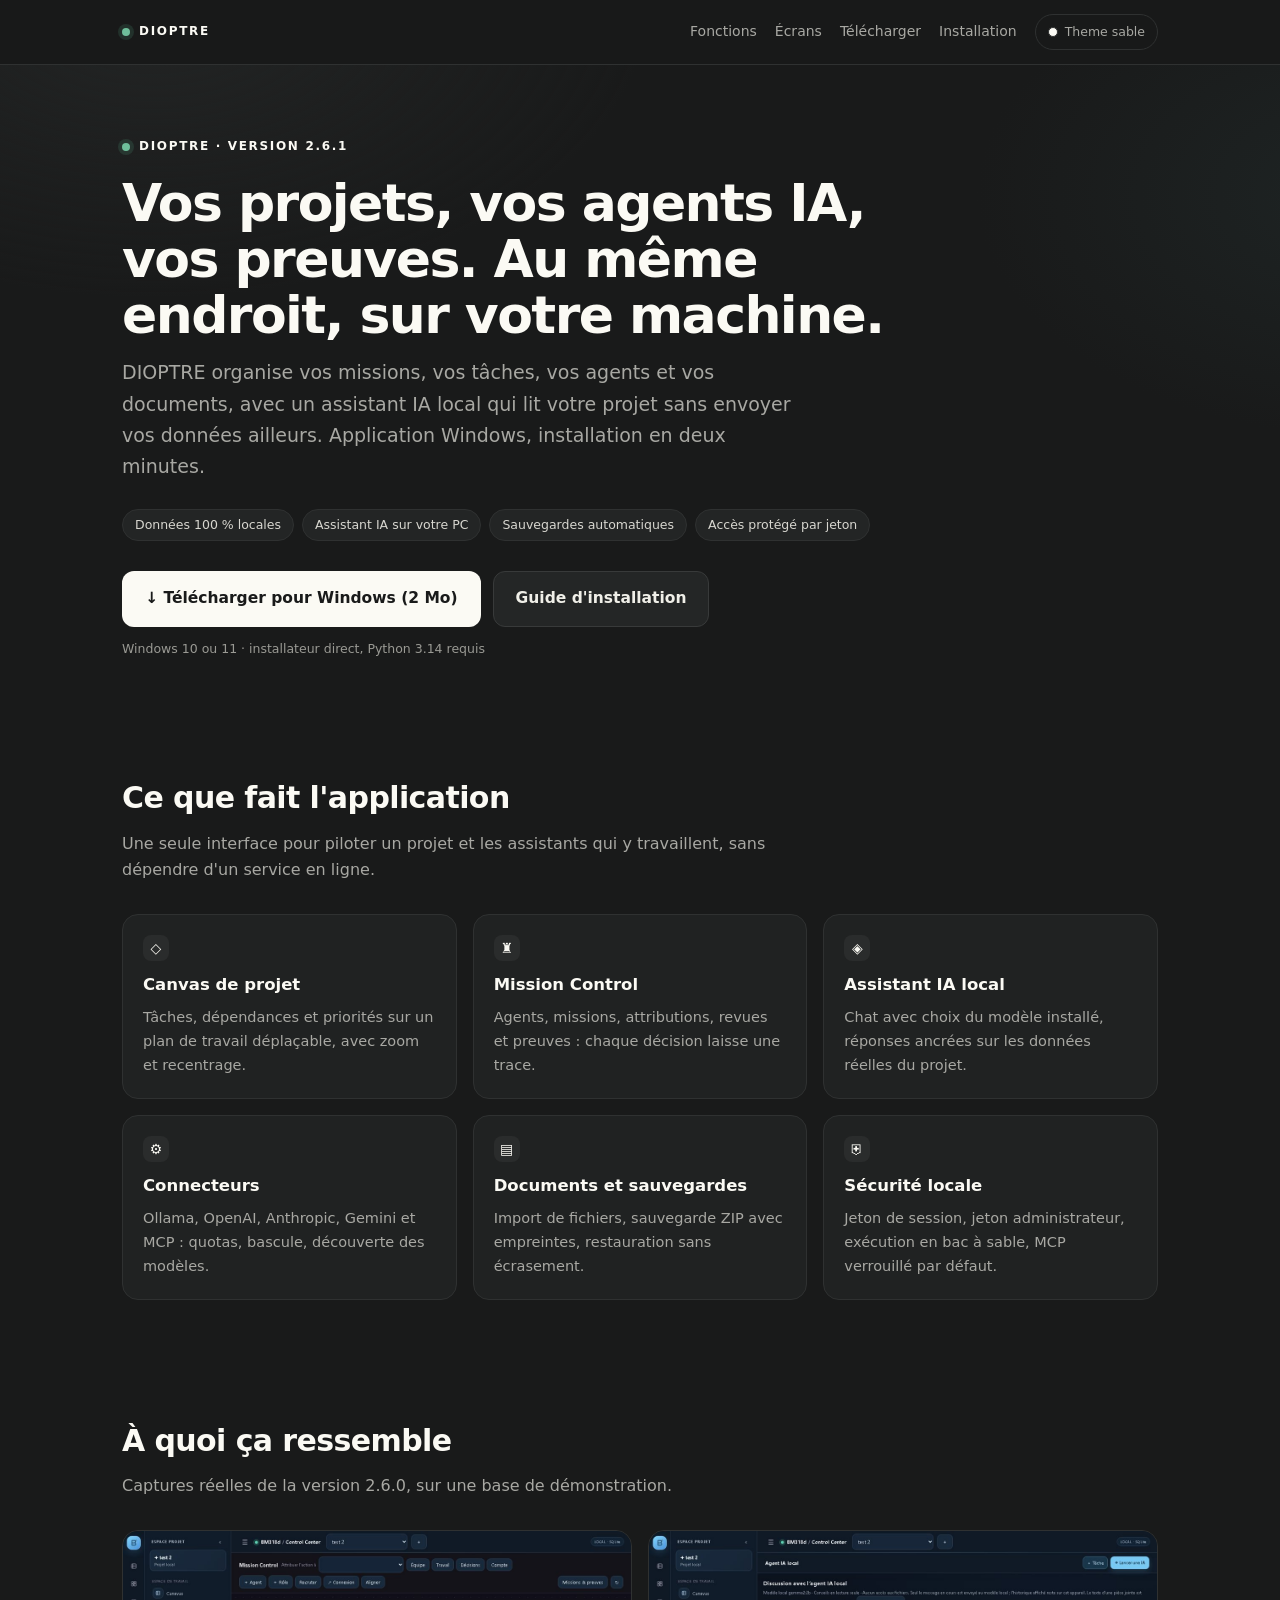
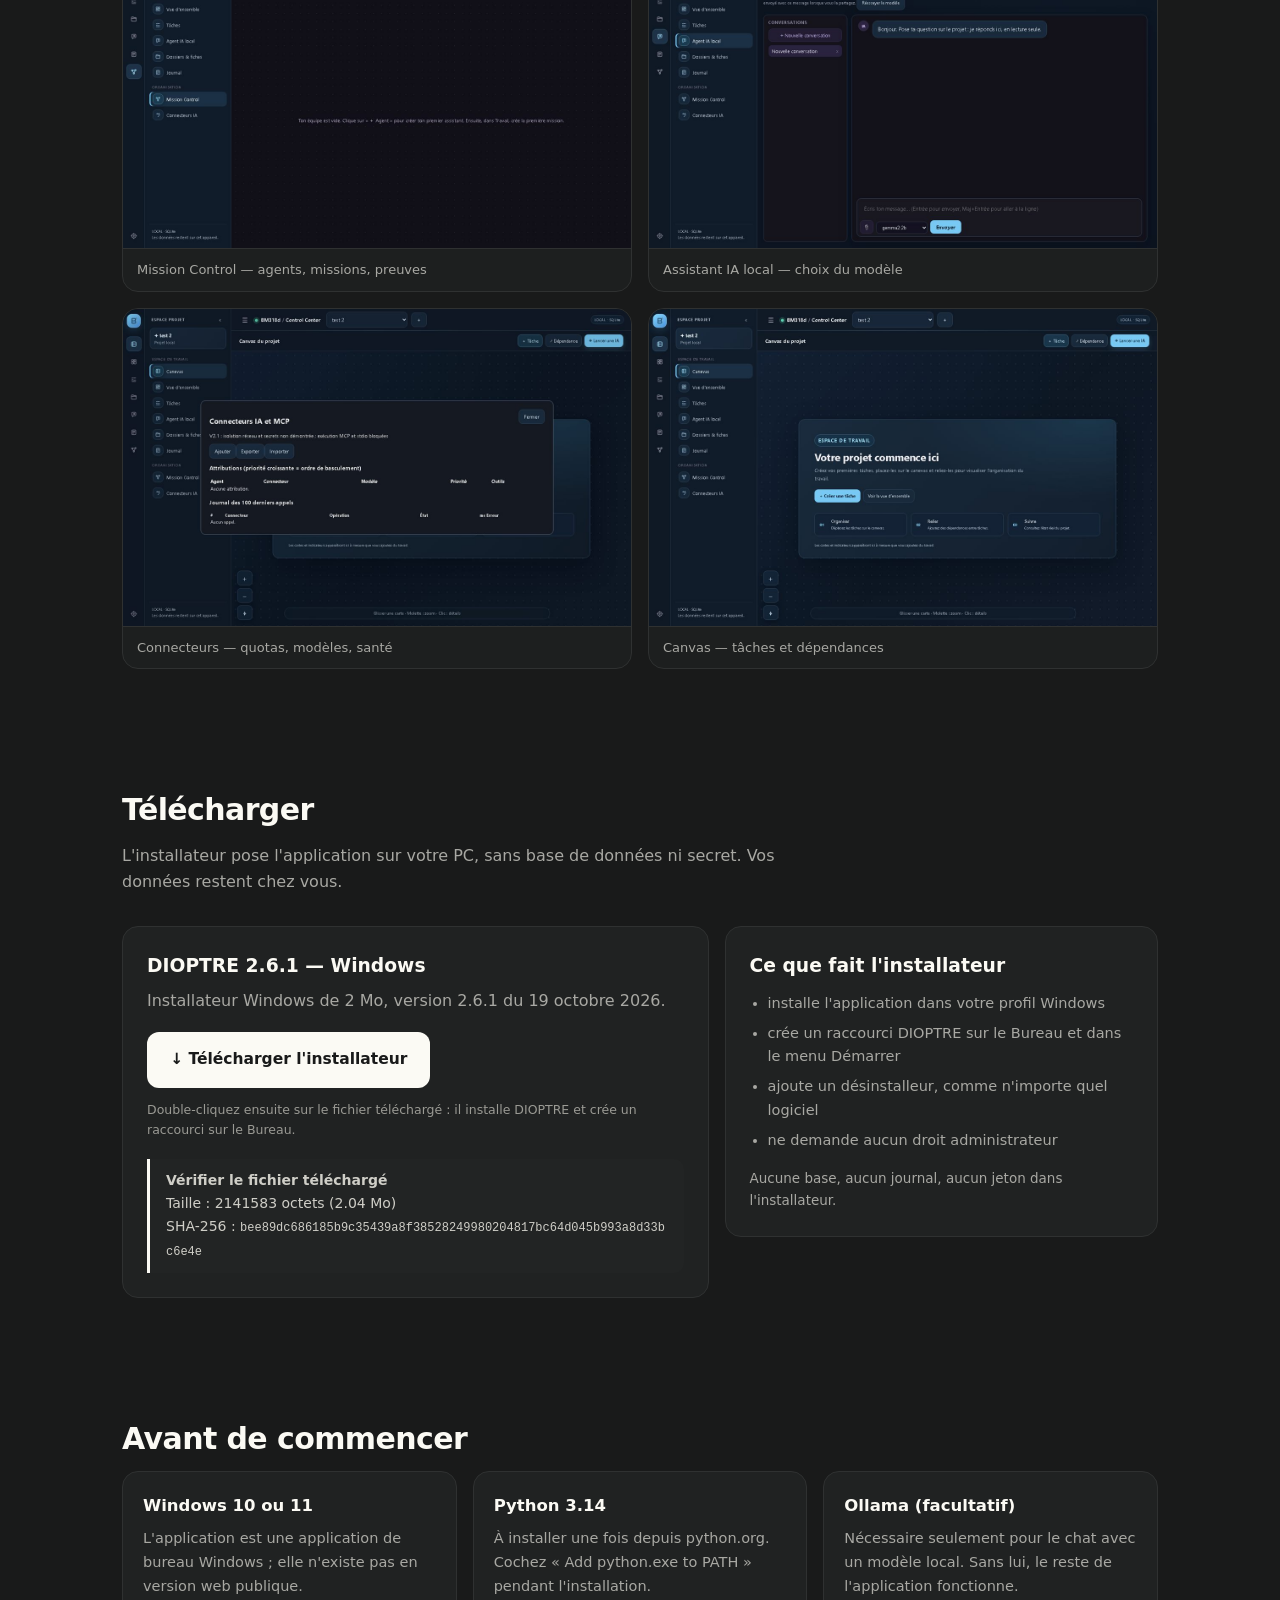
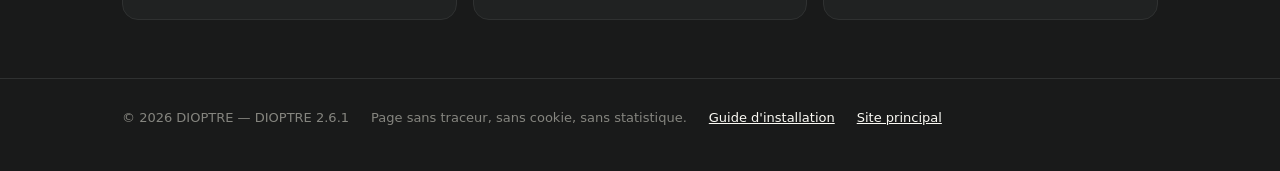
==== site/index.html @ ab596d3c "vitrine 2.6.1" ====
<!doctype html>
<html lang="fr">
<head>
<meta charset="utf-8">
<meta name="viewport" content="width=device-width, initial-scale=1">
<title>DIOPTRE — application de gestion de projets assistée par IA</title>
<meta name="description" content="DIOPTRE : missions, agents IA, tâches, documents et preuves. Application Windows, données locales, téléchargement gratuit.">
<link rel="canonical" href="https://dioptre.socle-construction.be/">
<meta property="og:type" content="website">
<meta property="og:site_name" content="DIOPTRE">
<meta property="og:url" content="https://dioptre.socle-construction.be/">
<meta property="og:title" content="DIOPTRE — vos projets, vos agents IA, vos preuves">
<meta property="og:description" content="Logiciel Windows de gestion de projets et d'agents IA : missions, taches, documents et preuves. Donnees locales. Installateur gratuit.">
<meta property="og:image" content="https://dioptre.socle-construction.be/assets/02-mission-control.jpg">
<meta name="twitter:card" content="summary_large_image">
<link rel="icon" href="data:image/svg+xml,<svg xmlns='http://www.w3.org/2000/svg' viewBox='0 0 32 32'><rect width='32' height='32' rx='8' fill='%2315131f'/><circle cx='16' cy='16' r='6' fill='%23b59af6'/></svg>">
<style>
  :root{
    color-scheme:dark;
    --fond:#191a1a; --carte:#202222; --carte2:#1d1f1f; --bord:#2f3131;
    --texte:#fbfaf4; --doux:#a8a8a3; --accent:#fbfaf4; --accent-texte:#191a1a;
    --entete:#191a1ae6; --halo1:#232525; --halo2:#1e2424;
    --puce:#2a2c2c; --pastille:#232525; --pastille-texte:#d8d7d0;
    --btn2:#242626; --btn2-bord:#383a3a; --btn2-texte:#f0efe8;
    --note:#222424; --note-texte:#cfcec7; --code:#121313; --code-texte:#e4e3dc;
    --pied:#85857f; --sous:#9a9a94; --vert:#6fbf9b;
    --max:1080px;
  }
  /* Theme Nuit : violet sombre, optionnel */
  :root[data-theme="nuit"]{
    --fond:#0e0d15; --carte:#15131f; --carte2:#12101a; --bord:#2a2438;
    --texte:#eceaf2; --doux:#9a92ab; --accent:#b59af6; --accent-texte:#1a1329;
    --entete:#0e0d15e6; --halo1:#2a2044; --halo2:#17262f;
    --puce:#2c2440; --pastille:#1a1726; --pastille-texte:#c9c1db;
    --btn2:#221d33; --btn2-bord:#3a3050; --btn2-texte:#e7defa;
    --note:#171327; --note-texte:#c3bad6; --code:#0b0a11; --code-texte:#cfc7e0;
    --pied:#736d83; --sous:#8b839c; --vert:#65c99c;
  }
  *{box-sizing:border-box}
  html{scroll-behavior:smooth}
  body{margin:0; background:var(--fond); color:var(--texte); font:16px/1.65 "Inter","Segoe UI",system-ui,-apple-system,sans-serif}
  a{color:var(--accent)}
  .enveloppe{max-width:var(--max); margin:0 auto; padding:0 22px}

  header{position:sticky; top:0; z-index:20; backdrop-filter:blur(10px); background:var(--entete); border-bottom:1px solid var(--bord)}
  header .enveloppe{display:flex; align-items:center; gap:14px; height:64px}
  .marque{display:flex; align-items:center; gap:9px; font-weight:700; letter-spacing:.14em; font-size:12px; color:var(--accent); text-transform:uppercase}
  .point{width:8px; height:8px; border-radius:50%; background:var(--vert); box-shadow:0 0 0 4px #65c99c22}
  header nav{margin-left:auto; display:flex; align-items:center; gap:18px; font-size:14px}
  header nav a{color:var(--doux); text-decoration:none}
  header nav a:hover{color:var(--texte)}
  .bascule{
    display:inline-flex; align-items:center; gap:7px; padding:7px 12px; border-radius:999px;
    border:1px solid var(--bord); background:transparent; color:var(--doux);
    font:inherit; font-size:12.5px; cursor:pointer;
  }
  .bascule:hover{color:var(--texte); border-color:var(--doux)}
  .bascule .rond{width:10px; height:10px; border-radius:50%; background:var(--accent); border:1px solid var(--bord)}

  .hero{padding:72px 0 56px; background:
    radial-gradient(800px 480px at 12% -10%, var(--halo1) 0%, transparent 62%),
    radial-gradient(700px 420px at 108% 20%, var(--halo2) 0%, transparent 58%)}
  .hero h1{margin:18px 0 14px; font-size:clamp(32px,5vw,52px); line-height:1.08; letter-spacing:-.03em; max-width:820px}
  .hero p.accroche{margin:0 0 26px; font-size:clamp(16px,2vw,19px); color:var(--doux); max-width:680px}
  .pastilles{display:flex; flex-wrap:wrap; gap:8px; margin:0 0 30px; padding:0; list-style:none}
  .pastilles li{font-size:12.5px; color:var(--pastille-texte); background:var(--pastille); border:1px solid var(--bord); border-radius:999px; padding:5px 12px}
  .boutons{display:flex; flex-wrap:wrap; gap:12px; align-items:center}
  .btn{display:inline-flex; align-items:center; gap:10px; padding:14px 22px; border-radius:12px; font-weight:650; text-decoration:none; border:1px solid transparent; font-size:15.5px}
  .btn-primaire{background:var(--accent); color:var(--accent-texte)}
  .btn-primaire:hover{filter:brightness(1.08)}
  .btn-secondaire{background:var(--btn2); border-color:var(--btn2-bord); color:var(--btn2-texte)}
  .btn-secondaire:hover{filter:brightness(1.12)}
  .sous-bouton{display:block; margin-top:12px; color:var(--sous); font-size:12.5px}

  section{padding:58px 0}
  section h2{font-size:clamp(22px,3vw,30px); letter-spacing:-.02em; margin:0 0 8px}
  section p.intro{margin:0 0 30px; color:var(--doux); max-width:720px}

  .grille{display:grid; grid-template-columns:repeat(3,1fr); gap:16px}
  .carte{background:var(--carte); border:1px solid var(--bord); border-radius:16px; padding:20px}
  .carte h3{margin:0 0 8px; font-size:16.5px}
  .carte p{margin:0; color:var(--doux); font-size:14.5px}
  .carte .puce{display:inline-block; width:26px; height:26px; border-radius:8px; background:var(--puce); color:var(--accent); text-align:center; line-height:26px; font-size:14px; margin-bottom:10px}

  .ecrans{display:grid; grid-template-columns:repeat(2,1fr); gap:16px}
  figure{margin:0; background:var(--carte2); border:1px solid var(--bord); border-radius:16px; overflow:hidden}
  figure img{display:block; width:100%; height:auto}
  figcaption{padding:10px 14px; font-size:13px; color:var(--doux); border-top:1px solid var(--bord)}

  .bloc{background:var(--carte); border:1px solid var(--bord); border-radius:16px; padding:24px}
  .deux{display:grid; grid-template-columns:1.15fr .85fr; gap:16px; align-items:start}
  .bloc ul{margin:10px 0 0; padding-left:18px; color:var(--doux); font-size:14.5px}
  .bloc li{margin:6px 0}
  .code{background:var(--code); border:1px solid var(--bord); border-radius:8px; padding:2px 6px; font-family:Consolas,monospace; font-size:13px; color:var(--code-texte)}

  .note{border-left:3px solid var(--accent); padding:10px 16px; background:var(--note); border-radius:0 10px 10px 0; color:var(--note-texte); font-size:14px}

  footer{border-top:1px solid var(--bord); padding:28px 0 44px; color:var(--pied); font-size:13px}
  footer .enveloppe{display:flex; flex-wrap:wrap; gap:10px 22px; align-items:center}

  @media (max-width:900px){
    .grille{grid-template-columns:repeat(2,1fr)}
    .deux{grid-template-columns:1fr}
  }
  @media (max-width:600px){
    .hero{padding:44px 0 36px}
    header nav{gap:10px}
    header nav a:not(.bascule){display:none}
    .grille,.ecrans{grid-template-columns:1fr}
    .btn{width:100%; justify-content:center}
    section{padding:40px 0}
  }
</style>
</head>
<body>

<header>
  <div class="enveloppe">
    <div class="marque"><span class="point" aria-hidden="true"></span> DIOPTRE</div>
    <nav>
      <a href="#fonctions">Fonctions</a>
      <a href="#ecrans">Écrans</a>
      <a href="#telecharger">Télécharger</a>
      <a href="installation.html">Installation</a>
      <button id="bascule-theme" class="bascule" type="button" aria-pressed="false">
        <span class="rond" aria-hidden="true"></span><span class="libelle">Theme nuit</span>
      </button>
    </nav>
  </div>
</header>

<main>
  <section class="hero">
    <div class="enveloppe">
      <div class="marque"><span class="point" aria-hidden="true"></span> DIOPTRE · version 2.6.1</div>
      <h1>Vos projets, vos agents IA, vos preuves. Au même endroit, sur votre machine.</h1>
      <p class="accroche">
        DIOPTRE organise vos missions, vos tâches, vos agents et vos documents, avec un
        assistant IA local qui lit votre projet sans envoyer vos données ailleurs.
        Application Windows, installation en deux minutes.
      </p>
      <ul class="pastilles">
        <li>Données 100 % locales</li>
        <li>Assistant IA sur votre PC</li>
        <li>Sauvegardes automatiques</li>
        <li>Accès protégé par jeton</li>
      </ul>
      <div class="boutons">
        <a class="btn btn-primaire" href="telechargements/DIOPTRE-Setup-2.6.1.exe" download="DIOPTRE-Setup-2.6.1.exe">
          ↓ Télécharger pour Windows (2 Mo)
        </a>
        <a class="btn btn-secondaire" href="installation.html">Guide d'installation</a>
      </div>
      <span class="sous-bouton">Windows 10 ou 11 · installateur direct, Python 3.14 requis</span>
    </div>
  </section>

  <section id="fonctions">
    <div class="enveloppe">
      <h2>Ce que fait l'application</h2>
      <p class="intro">Une seule interface pour piloter un projet et les assistants qui y travaillent, sans dépendre d'un service en ligne.</p>
      <div class="grille">
        <div class="carte"><span class="puce">◇</span><h3>Canvas de projet</h3><p>Tâches, dépendances et priorités sur un plan de travail déplaçable, avec zoom et recentrage.</p></div>
        <div class="carte"><span class="puce">♜</span><h3>Mission Control</h3><p>Agents, missions, attributions, revues et preuves : chaque décision laisse une trace.</p></div>
        <div class="carte"><span class="puce">◈</span><h3>Assistant IA local</h3><p>Chat avec choix du modèle installé, réponses ancrées sur les données réelles du projet.</p></div>
        <div class="carte"><span class="puce">⚙</span><h3>Connecteurs</h3><p>Ollama, OpenAI, Anthropic, Gemini et MCP : quotas, bascule, découverte des modèles.</p></div>
        <div class="carte"><span class="puce">▤</span><h3>Documents et sauvegardes</h3><p>Import de fichiers, sauvegarde ZIP avec empreintes, restauration sans écrasement.</p></div>
        <div class="carte"><span class="puce">⛨</span><h3>Sécurité locale</h3><p>Jeton de session, jeton administrateur, exécution en bac à sable, MCP verrouillé par défaut.</p></div>
      </div>
    </div>
  </section>

  <section id="ecrans">
    <div class="enveloppe">
      <h2>À quoi ça ressemble</h2>
      <p class="intro">Captures réelles de la version 2.6.0, sur une base de démonstration.</p>
      <div class="ecrans">
        <figure><img src="[data-uri]" alt="Mission Control : agents, missions et preuves" loading="lazy"><figcaption>Mission Control — agents, missions, preuves</figcaption></figure>
        <figure><img src="[data-uri]" alt="Chat avec l'assistant IA local" loading="lazy"><figcaption>Assistant IA local — choix du modèle</figcaption></figure>
        <figure><img src="[data-uri]" alt="Gestionnaire de connecteurs IA et MCP" loading="lazy"><figcaption>Connecteurs — quotas, modèles, santé</figcaption></figure>
        <figure><img src="[data-uri]" alt="Canvas du projet" loading="lazy"><figcaption>Canvas — tâches et dépendances</figcaption></figure>
      </div>
    </div>
  </section>

  <section id="telecharger">
    <div class="enveloppe">
      <h2>Télécharger</h2>
      <p class="intro">L'installateur pose l'application sur votre PC, sans base de données ni secret. Vos données restent chez vous.</p>
      <div class="deux">
        <div class="bloc">
          <h3 style="margin:0 0 6px">DIOPTRE 2.6.1 — Windows</h3>
          <p style="color:var(--doux); margin:0 0 18px">Installateur Windows de 2 Mo, version 2.6.1 du 19 octobre 2026.</p>
          <a class="btn btn-primaire" href="telechargements/DIOPTRE-Setup-2.6.1.exe" download="DIOPTRE-Setup-2.6.1.exe">↓ Télécharger l'installateur</a>
          <span class="sous-bouton">Double-cliquez ensuite sur le fichier téléchargé : il installe DIOPTRE et crée un raccourci sur le Bureau.</span>
          <div class="note" style="margin-top:18px">
            <strong>Vérifier le fichier téléchargé</strong><br>
            Taille : 2141583 octets (2.04 Mo)<br>
            SHA-256 : <span style="font-family:Consolas,monospace;font-size:12px;word-break:break-all">bee89dc686185b9c35439a8f38528249980204817bc64d045b993a8d33bc6e4e</span>
          </div>

        </div>
        <div class="bloc">
          <h3 style="margin:0 0 10px">Ce que fait l'installateur</h3>
          <ul>
            <li>installe l'application dans votre profil Windows</li>
            <li>crée un raccourci DIOPTRE sur le Bureau et dans le menu Démarrer</li>
            <li>ajoute un désinstalleur, comme n'importe quel logiciel</li>
            <li>ne demande aucun droit administrateur</li>
          </ul>
          <p style="color:var(--doux); margin:14px 0 0; font-size:13.5px">Aucune base, aucun journal, aucun jeton dans l'installateur.</p>
        </div>
      </div>
    </div>
  </section>

  <section id="prerequis">
    <div class="enveloppe">
      <h2>Avant de commencer</h2>
      <div class="grille">
        <div class="carte"><h3>Windows 10 ou 11</h3><p>L'application est une application de bureau Windows ; elle n'existe pas en version web publique.</p></div>
        <div class="carte"><h3>Python 3.14</h3><p>À installer une fois depuis python.org. Cochez « Add python.exe to PATH » pendant l'installation.</p></div>
        <div class="carte"><h3>Ollama (facultatif)</h3><p>Nécessaire seulement pour le chat avec un modèle local. Sans lui, le reste de l'application fonctionne.</p></div>
      </div>
    </div>
  </section>
</main>

<footer>
  <div class="enveloppe">
    <span>© 2026 DIOPTRE — DIOPTRE 2.6.1</span>
    <span>Page sans traceur, sans cookie, sans statistique.</span>
    <a href="installation.html">Guide d'installation</a>
    <a href="https://socle-construction.be">Site principal</a>
  </div>
</footer>

<script>
(function(){
  var cle = 'dioptre-theme';
  var racine = document.documentElement;
  function lire(){ try { return localStorage.getItem(cle); } catch(e){ return null; } }
  function ecrire(v){ try { localStorage.setItem(cle, v); } catch(e){} }
  if (lire() === 'nuit') { racine.setAttribute('data-theme','nuit'); }
  var b = document.getElementById('bascule-theme');
  if (!b) return;
  function sombre(){ return racine.getAttribute('data-theme') === 'nuit'; }
  function maj(){
    b.querySelector('.libelle').textContent = sombre() ? 'Theme nuit' : 'Theme sable';
    b.title = sombre() ? 'Passer au theme sable' : 'Passer au theme nuit';
  }
  b.addEventListener('click', function(){
    if (sombre()) { racine.removeAttribute('data-theme'); ecrire('sable'); }
    else { racine.setAttribute('data-theme','nuit'); ecrire('nuit'); }
    maj();
  });
  maj();
})();
</script>
</body>
</html>
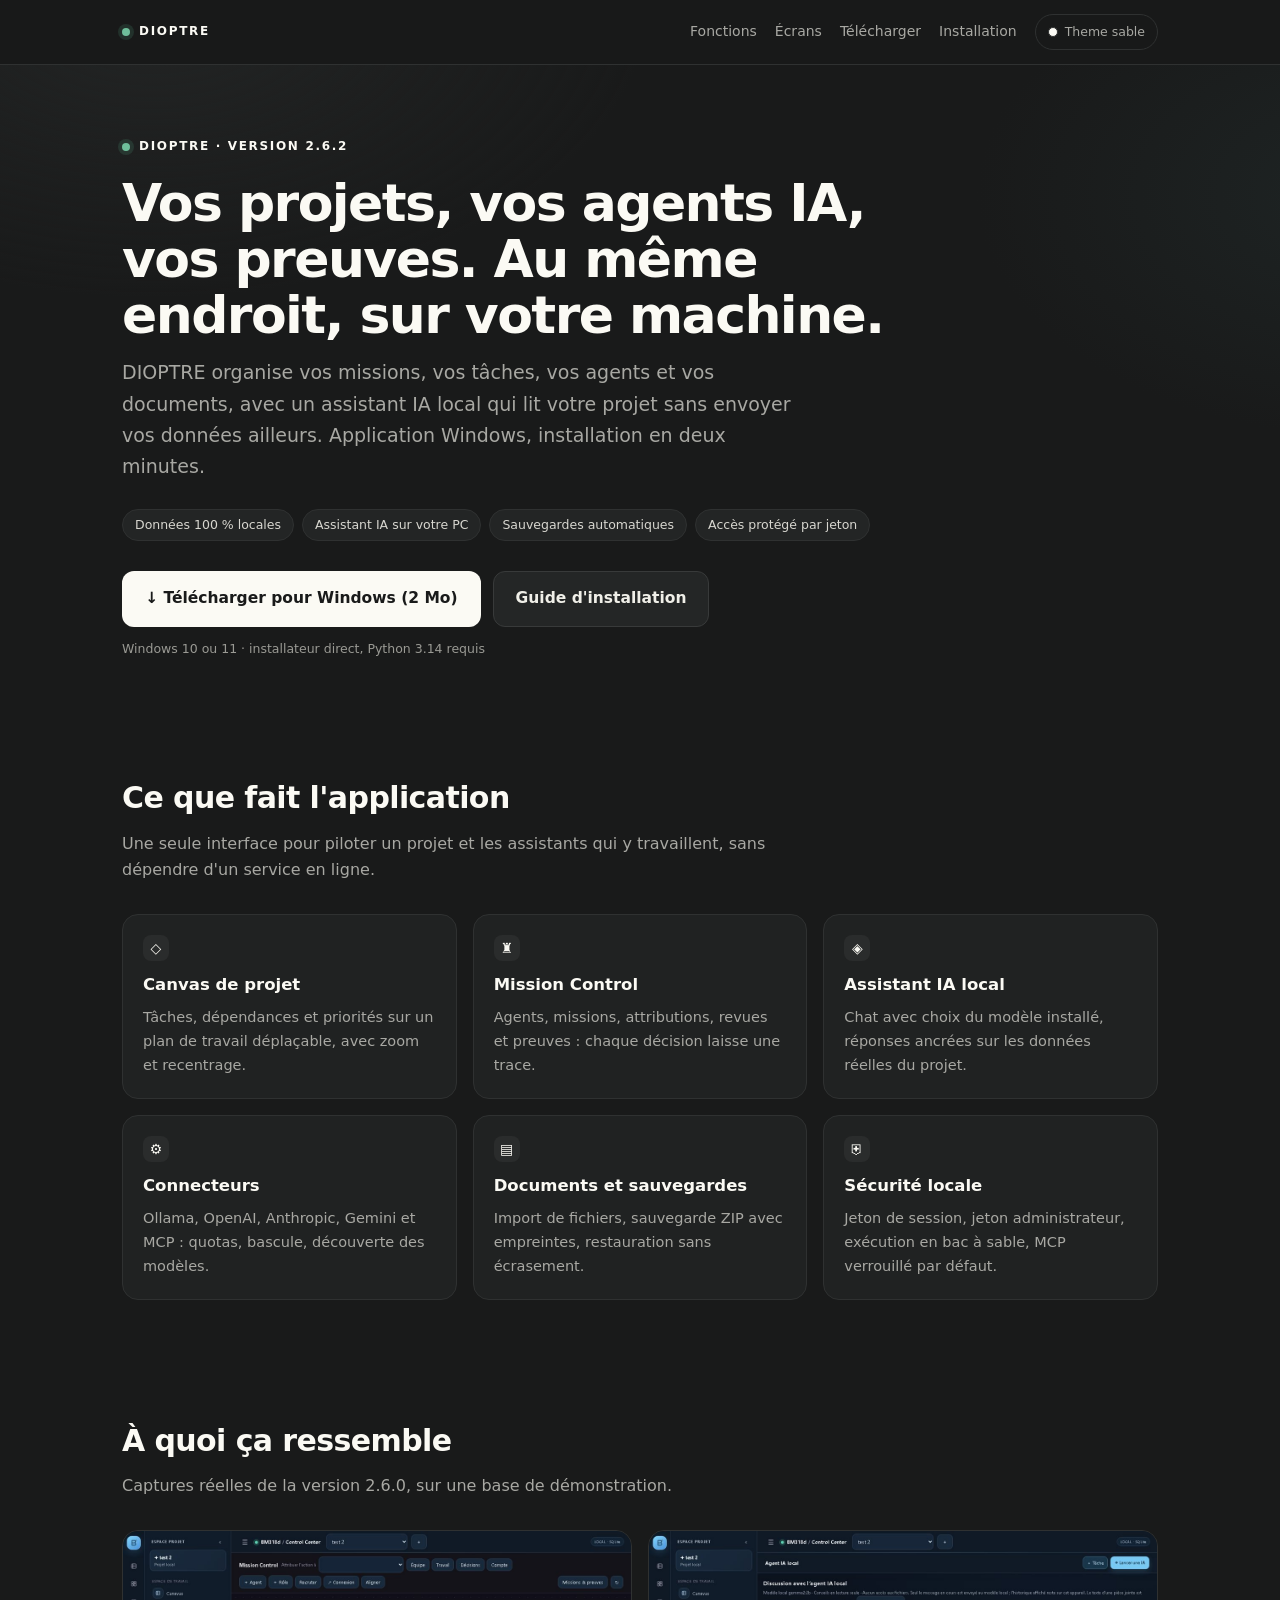
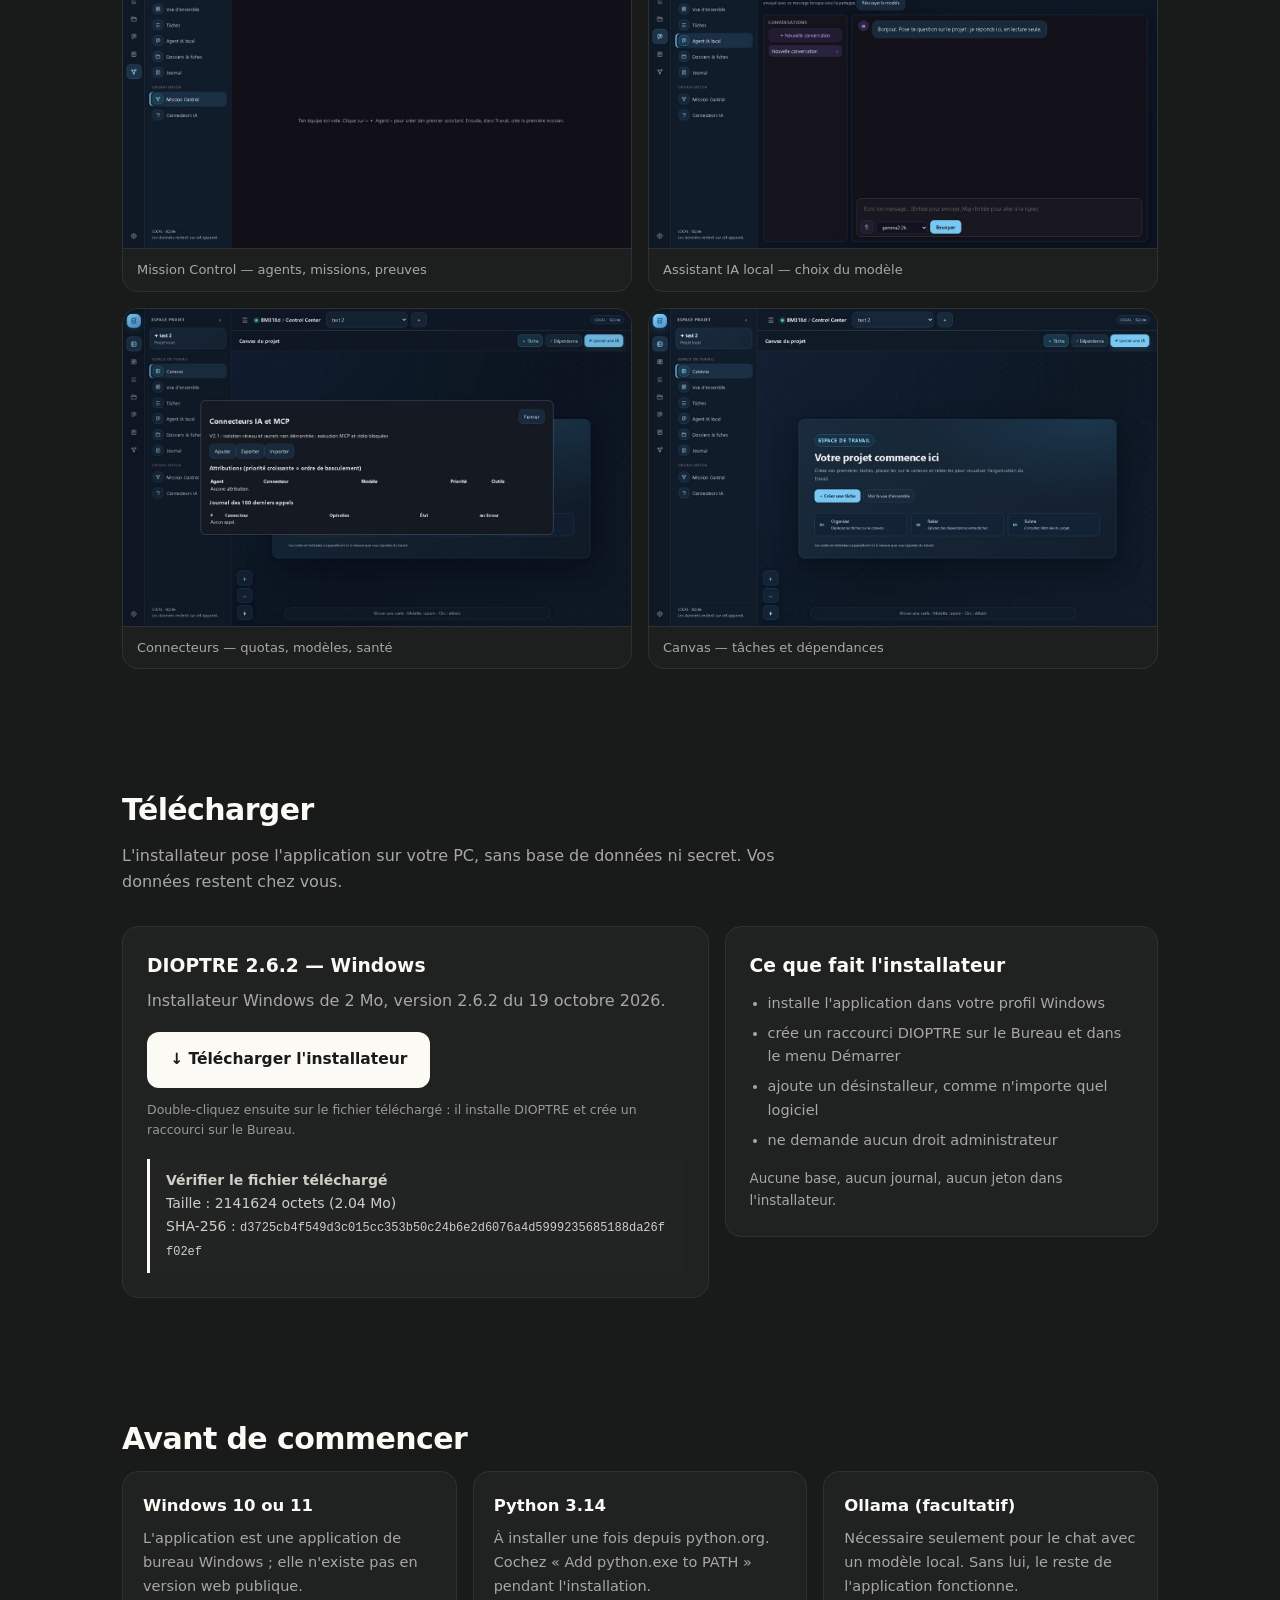
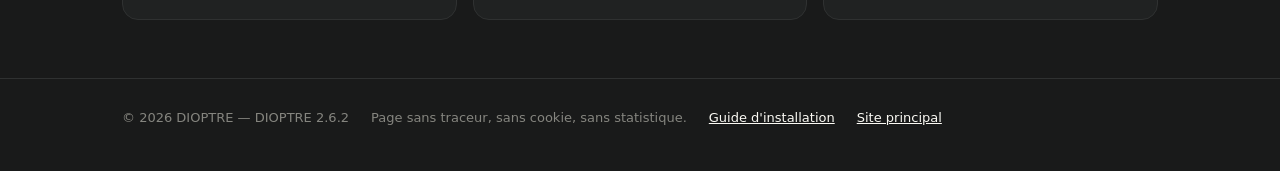
==== commit 95c1a42c: "vitrine 2.6.2" ====
--- a/site/index.html
+++ b/site/index.html
@@ -132,7 +132,7 @@
 <main>
   <section class="hero">
     <div class="enveloppe">
-      <div class="marque"><span class="point" aria-hidden="true"></span> DIOPTRE · version 2.6.1</div>
+      <div class="marque"><span class="point" aria-hidden="true"></span> DIOPTRE · version 2.6.2</div>
       <h1>Vos projets, vos agents IA, vos preuves. Au même endroit, sur votre machine.</h1>
       <p class="accroche">
         DIOPTRE organise vos missions, vos tâches, vos agents et vos documents, avec un
@@ -146,7 +146,7 @@
         <li>Accès protégé par jeton</li>
       </ul>
       <div class="boutons">
-        <a class="btn btn-primaire" href="telechargements/DIOPTRE-Setup-2.6.1.exe" download="DIOPTRE-Setup-2.6.1.exe">
+        <a class="btn btn-primaire" href="telechargements/DIOPTRE-Setup-2.6.2.exe" download="DIOPTRE-Setup-2.6.2.exe">
           ↓ Télécharger pour Windows (2 Mo)
         </a>
         <a class="btn btn-secondaire" href="installation.html">Guide d'installation</a>
@@ -189,14 +189,14 @@
       <p class="intro">L'installateur pose l'application sur votre PC, sans base de données ni secret. Vos données restent chez vous.</p>
       <div class="deux">
         <div class="bloc">
-          <h3 style="margin:0 0 6px">DIOPTRE 2.6.1 — Windows</h3>
-          <p style="color:var(--doux); margin:0 0 18px">Installateur Windows de 2 Mo, version 2.6.1 du 19 octobre 2026.</p>
-          <a class="btn btn-primaire" href="telechargements/DIOPTRE-Setup-2.6.1.exe" download="DIOPTRE-Setup-2.6.1.exe">↓ Télécharger l'installateur</a>
+          <h3 style="margin:0 0 6px">DIOPTRE 2.6.2 — Windows</h3>
+          <p style="color:var(--doux); margin:0 0 18px">Installateur Windows de 2 Mo, version 2.6.2 du 19 octobre 2026.</p>
+          <a class="btn btn-primaire" href="telechargements/DIOPTRE-Setup-2.6.2.exe" download="DIOPTRE-Setup-2.6.2.exe">↓ Télécharger l'installateur</a>
           <span class="sous-bouton">Double-cliquez ensuite sur le fichier téléchargé : il installe DIOPTRE et crée un raccourci sur le Bureau.</span>
           <div class="note" style="margin-top:18px">
             <strong>Vérifier le fichier téléchargé</strong><br>
-            Taille : 2141583 octets (2.04 Mo)<br>
-            SHA-256 : <span style="font-family:Consolas,monospace;font-size:12px;word-break:break-all">bee89dc686185b9c35439a8f38528249980204817bc64d045b993a8d33bc6e4e</span>
+            Taille : 2141624 octets (2.04 Mo)<br>
+            SHA-256 : <span style="font-family:Consolas,monospace;font-size:12px;word-break:break-all">d3725cb4f549d3c015cc353b50c24b6e2d6076a4d5999235685188da26ff02ef</span>
           </div>
 
         </div>
@@ -228,7 +228,7 @@
 
 <footer>
   <div class="enveloppe">
-    <span>© 2026 DIOPTRE — DIOPTRE 2.6.1</span>
+    <span>© 2026 DIOPTRE — DIOPTRE 2.6.2</span>
     <span>Page sans traceur, sans cookie, sans statistique.</span>
     <a href="installation.html">Guide d'installation</a>
     <a href="https://socle-construction.be">Site principal</a>
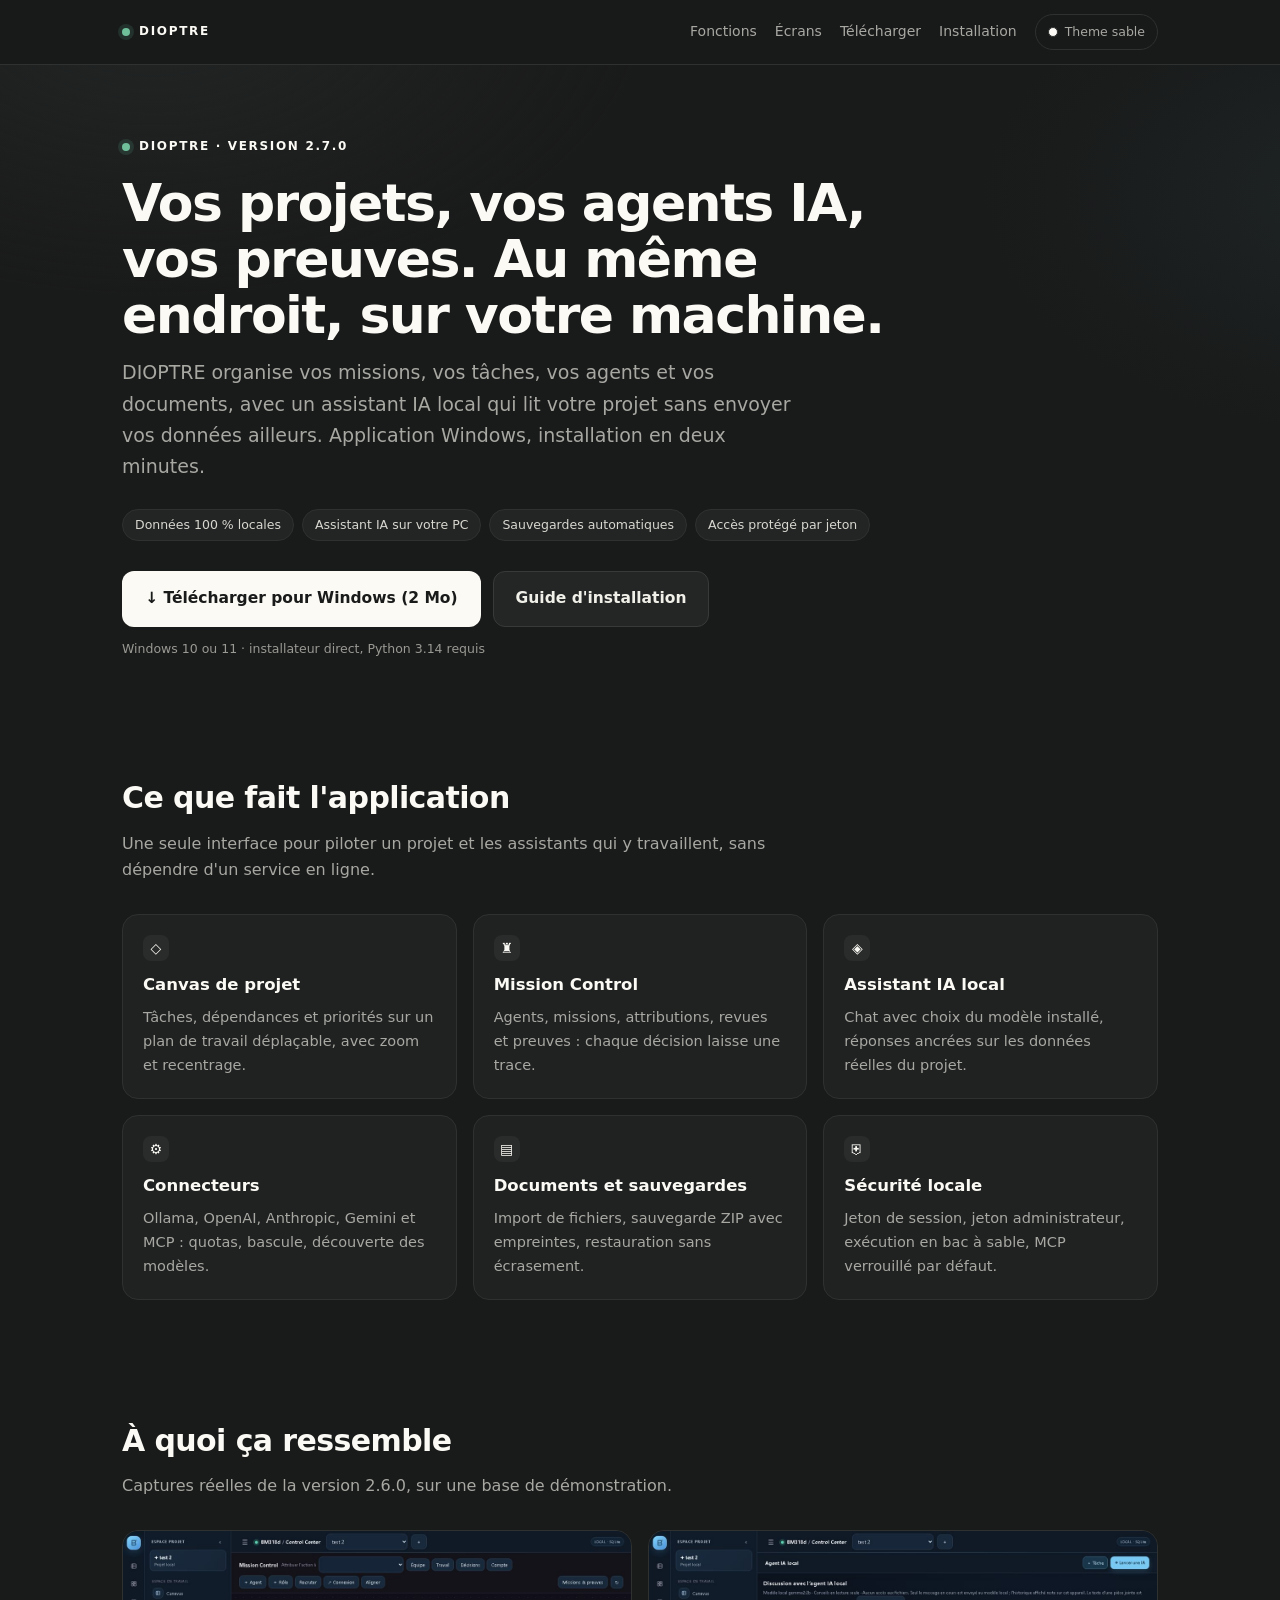
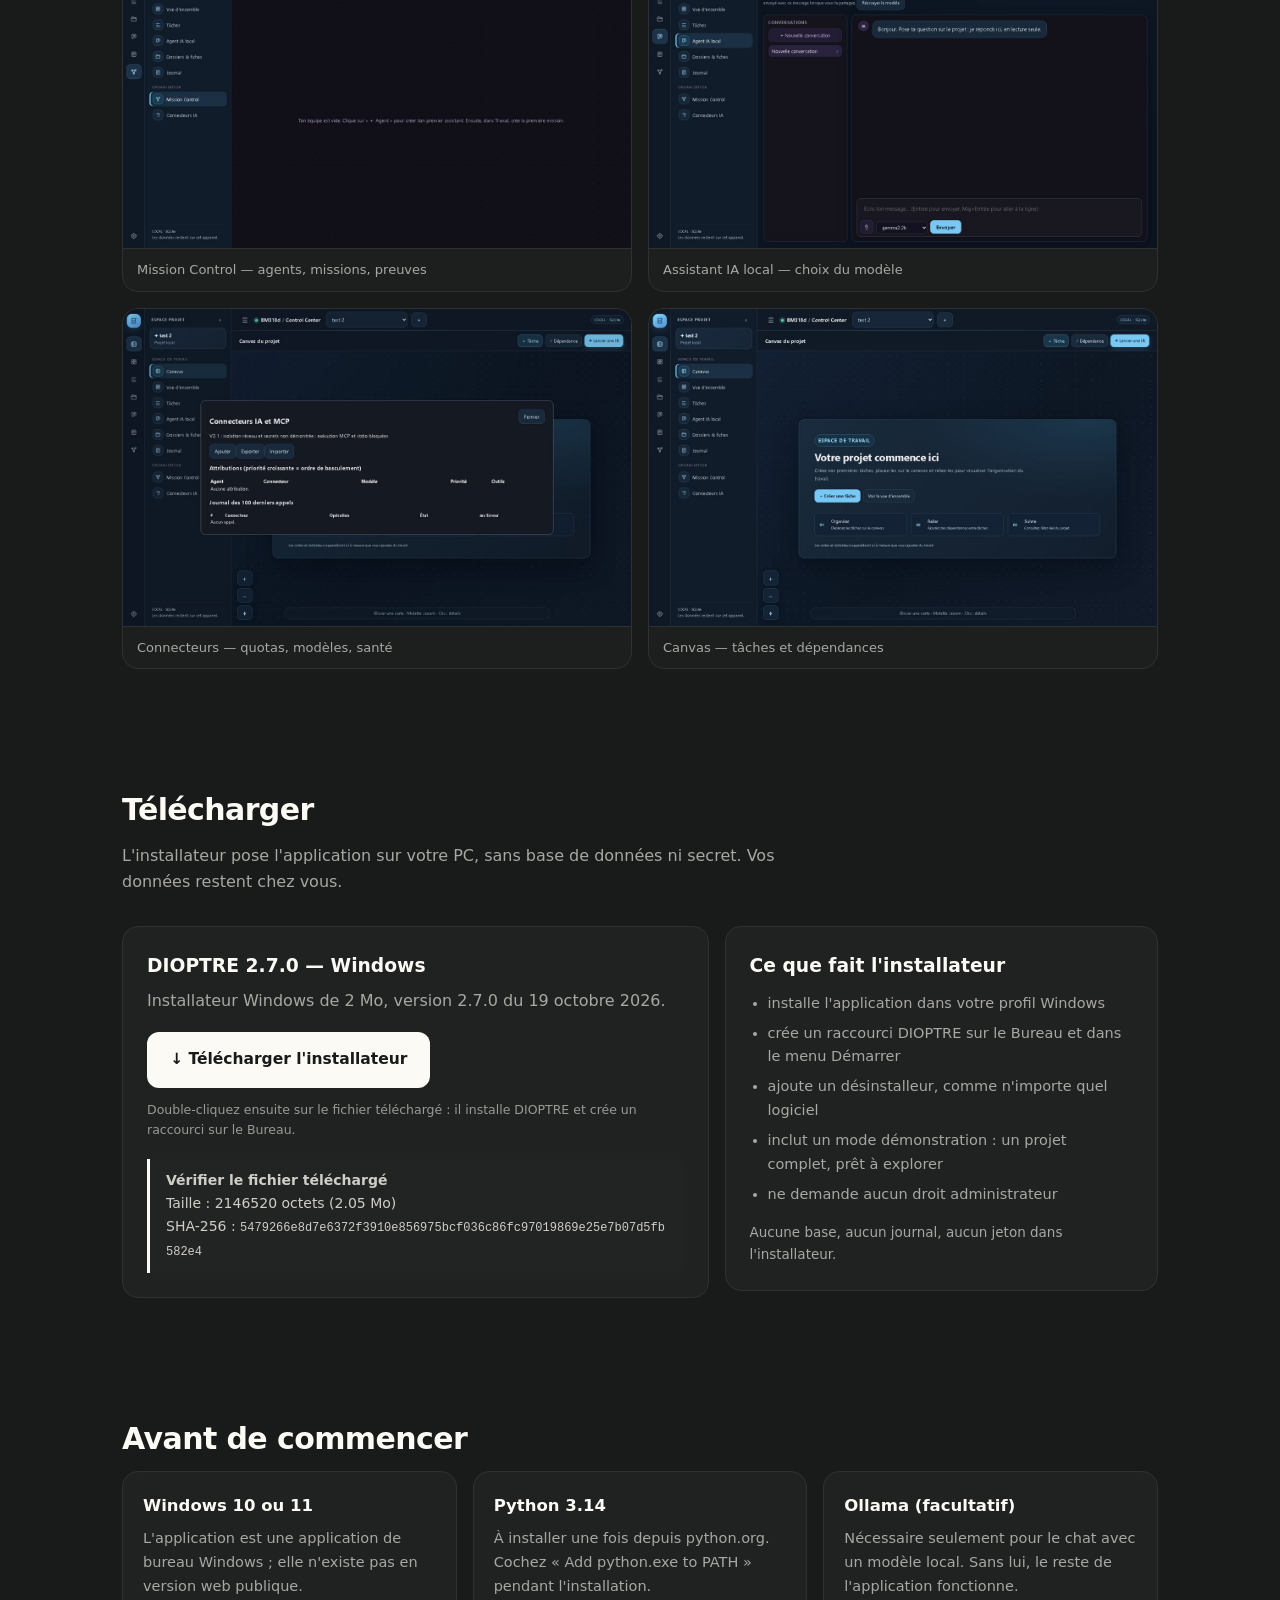
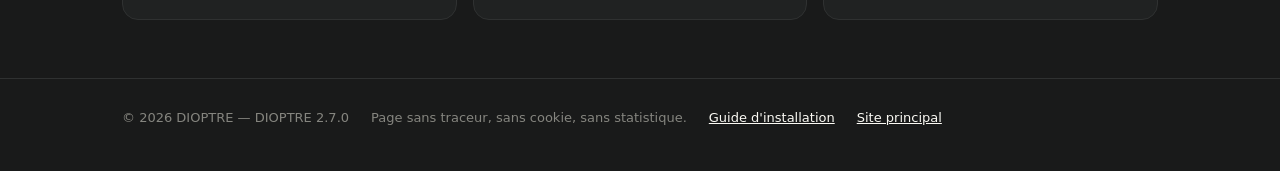
==== commit 4e5d69b8: "vitrine 2.7.0 : mention du mode demonstration" ====
--- a/site/index.html
+++ b/site/index.html
@@ -132,7 +132,7 @@
 <main>
   <section class="hero">
     <div class="enveloppe">
-      <div class="marque"><span class="point" aria-hidden="true"></span> DIOPTRE · version 2.6.2</div>
+      <div class="marque"><span class="point" aria-hidden="true"></span> DIOPTRE · version 2.7.0</div>
       <h1>Vos projets, vos agents IA, vos preuves. Au même endroit, sur votre machine.</h1>
       <p class="accroche">
         DIOPTRE organise vos missions, vos tâches, vos agents et vos documents, avec un
@@ -146,7 +146,7 @@
         <li>Accès protégé par jeton</li>
       </ul>
       <div class="boutons">
-        <a class="btn btn-primaire" href="telechargements/DIOPTRE-Setup-2.6.2.exe" download="DIOPTRE-Setup-2.6.2.exe">
+        <a class="btn btn-primaire" href="telechargements/DIOPTRE-Setup-2.7.0.exe" download="DIOPTRE-Setup-2.7.0.exe">
           ↓ Télécharger pour Windows (2 Mo)
         </a>
         <a class="btn btn-secondaire" href="installation.html">Guide d'installation</a>
@@ -189,14 +189,14 @@
       <p class="intro">L'installateur pose l'application sur votre PC, sans base de données ni secret. Vos données restent chez vous.</p>
       <div class="deux">
         <div class="bloc">
-          <h3 style="margin:0 0 6px">DIOPTRE 2.6.2 — Windows</h3>
-          <p style="color:var(--doux); margin:0 0 18px">Installateur Windows de 2 Mo, version 2.6.2 du 19 octobre 2026.</p>
-          <a class="btn btn-primaire" href="telechargements/DIOPTRE-Setup-2.6.2.exe" download="DIOPTRE-Setup-2.6.2.exe">↓ Télécharger l'installateur</a>
+          <h3 style="margin:0 0 6px">DIOPTRE 2.7.0 — Windows</h3>
+          <p style="color:var(--doux); margin:0 0 18px">Installateur Windows de 2 Mo, version 2.7.0 du 19 octobre 2026.</p>
+          <a class="btn btn-primaire" href="telechargements/DIOPTRE-Setup-2.7.0.exe" download="DIOPTRE-Setup-2.7.0.exe">↓ Télécharger l'installateur</a>
           <span class="sous-bouton">Double-cliquez ensuite sur le fichier téléchargé : il installe DIOPTRE et crée un raccourci sur le Bureau.</span>
           <div class="note" style="margin-top:18px">
             <strong>Vérifier le fichier téléchargé</strong><br>
-            Taille : 2141624 octets (2.04 Mo)<br>
-            SHA-256 : <span style="font-family:Consolas,monospace;font-size:12px;word-break:break-all">d3725cb4f549d3c015cc353b50c24b6e2d6076a4d5999235685188da26ff02ef</span>
+            Taille : 2146520 octets (2.05 Mo)<br>
+            SHA-256 : <span style="font-family:Consolas,monospace;font-size:12px;word-break:break-all">5479266e8d7e6372f3910e856975bcf036c86fc97019869e25e7b07d5fb582e4</span>
           </div>
 
         </div>
@@ -206,6 +206,7 @@
             <li>installe l'application dans votre profil Windows</li>
             <li>crée un raccourci DIOPTRE sur le Bureau et dans le menu Démarrer</li>
             <li>ajoute un désinstalleur, comme n'importe quel logiciel</li>
+            <li>inclut un mode démonstration : un projet complet, prêt à explorer</li>
             <li>ne demande aucun droit administrateur</li>
           </ul>
           <p style="color:var(--doux); margin:14px 0 0; font-size:13.5px">Aucune base, aucun journal, aucun jeton dans l'installateur.</p>
@@ -228,7 +229,7 @@
 
 <footer>
   <div class="enveloppe">
-    <span>© 2026 DIOPTRE — DIOPTRE 2.6.2</span>
+    <span>© 2026 DIOPTRE — DIOPTRE 2.7.0</span>
     <span>Page sans traceur, sans cookie, sans statistique.</span>
     <a href="installation.html">Guide d'installation</a>
     <a href="https://socle-construction.be">Site principal</a>
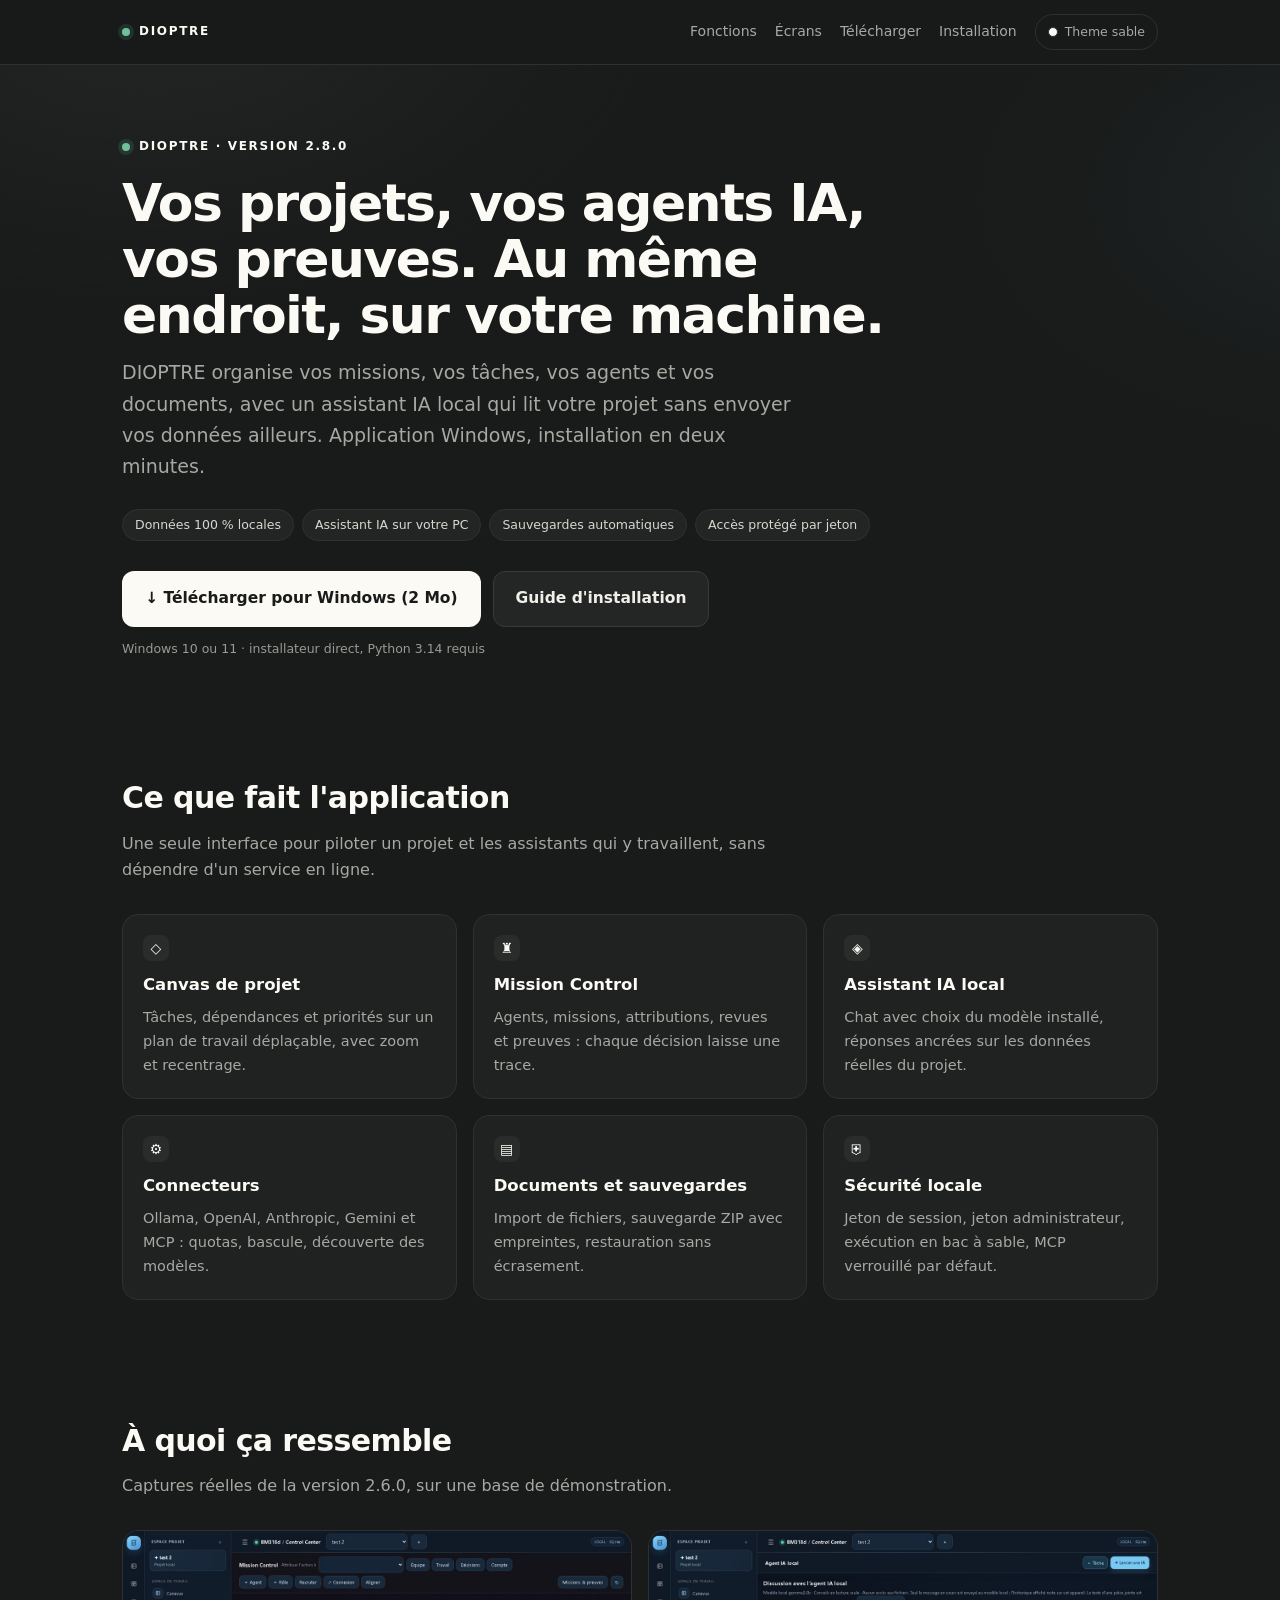
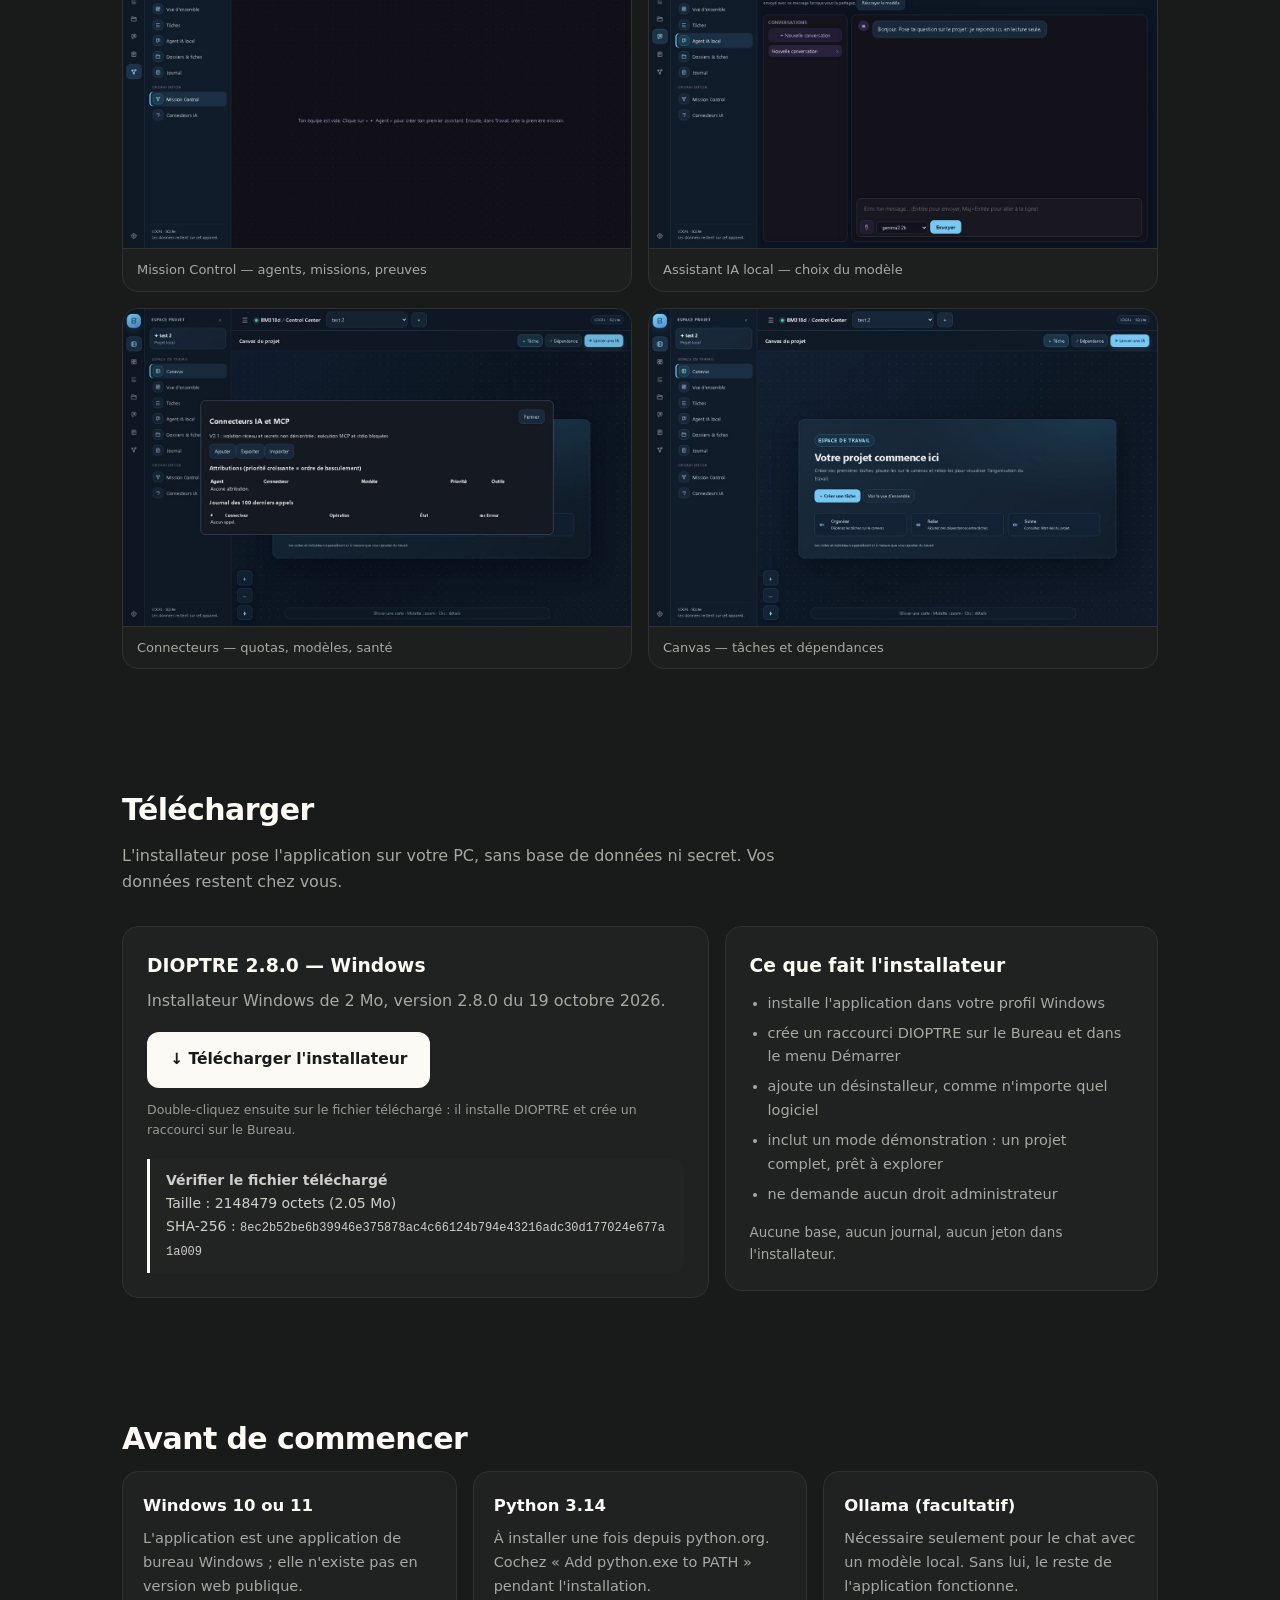
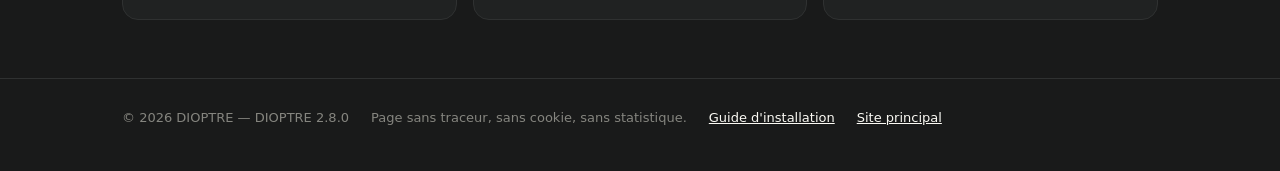
==== commit 2d6b4575: "vitrine 2.8.0" ====
--- a/site/index.html
+++ b/site/index.html
@@ -132,7 +132,7 @@
 <main>
   <section class="hero">
     <div class="enveloppe">
-      <div class="marque"><span class="point" aria-hidden="true"></span> DIOPTRE · version 2.7.0</div>
+      <div class="marque"><span class="point" aria-hidden="true"></span> DIOPTRE · version 2.8.0</div>
       <h1>Vos projets, vos agents IA, vos preuves. Au même endroit, sur votre machine.</h1>
       <p class="accroche">
         DIOPTRE organise vos missions, vos tâches, vos agents et vos documents, avec un
@@ -146,7 +146,7 @@
         <li>Accès protégé par jeton</li>
       </ul>
       <div class="boutons">
-        <a class="btn btn-primaire" href="telechargements/DIOPTRE-Setup-2.7.0.exe" download="DIOPTRE-Setup-2.7.0.exe">
+        <a class="btn btn-primaire" href="telechargements/DIOPTRE-Setup-2.8.0.exe" download="DIOPTRE-Setup-2.8.0.exe">
           ↓ Télécharger pour Windows (2 Mo)
         </a>
         <a class="btn btn-secondaire" href="installation.html">Guide d'installation</a>
@@ -189,14 +189,14 @@
       <p class="intro">L'installateur pose l'application sur votre PC, sans base de données ni secret. Vos données restent chez vous.</p>
       <div class="deux">
         <div class="bloc">
-          <h3 style="margin:0 0 6px">DIOPTRE 2.7.0 — Windows</h3>
-          <p style="color:var(--doux); margin:0 0 18px">Installateur Windows de 2 Mo, version 2.7.0 du 19 octobre 2026.</p>
-          <a class="btn btn-primaire" href="telechargements/DIOPTRE-Setup-2.7.0.exe" download="DIOPTRE-Setup-2.7.0.exe">↓ Télécharger l'installateur</a>
+          <h3 style="margin:0 0 6px">DIOPTRE 2.8.0 — Windows</h3>
+          <p style="color:var(--doux); margin:0 0 18px">Installateur Windows de 2 Mo, version 2.8.0 du 19 octobre 2026.</p>
+          <a class="btn btn-primaire" href="telechargements/DIOPTRE-Setup-2.8.0.exe" download="DIOPTRE-Setup-2.8.0.exe">↓ Télécharger l'installateur</a>
           <span class="sous-bouton">Double-cliquez ensuite sur le fichier téléchargé : il installe DIOPTRE et crée un raccourci sur le Bureau.</span>
           <div class="note" style="margin-top:18px">
             <strong>Vérifier le fichier téléchargé</strong><br>
-            Taille : 2146520 octets (2.05 Mo)<br>
-            SHA-256 : <span style="font-family:Consolas,monospace;font-size:12px;word-break:break-all">5479266e8d7e6372f3910e856975bcf036c86fc97019869e25e7b07d5fb582e4</span>
+            Taille : 2148479 octets (2.05 Mo)<br>
+            SHA-256 : <span style="font-family:Consolas,monospace;font-size:12px;word-break:break-all">8ec2b52be6b39946e375878ac4c66124b794e43216adc30d177024e677a1a009</span>
           </div>
 
         </div>
@@ -229,7 +229,7 @@
 
 <footer>
   <div class="enveloppe">
-    <span>© 2026 DIOPTRE — DIOPTRE 2.7.0</span>
+    <span>© 2026 DIOPTRE — DIOPTRE 2.8.0</span>
     <span>Page sans traceur, sans cookie, sans statistique.</span>
     <a href="installation.html">Guide d'installation</a>
     <a href="https://socle-construction.be">Site principal</a>
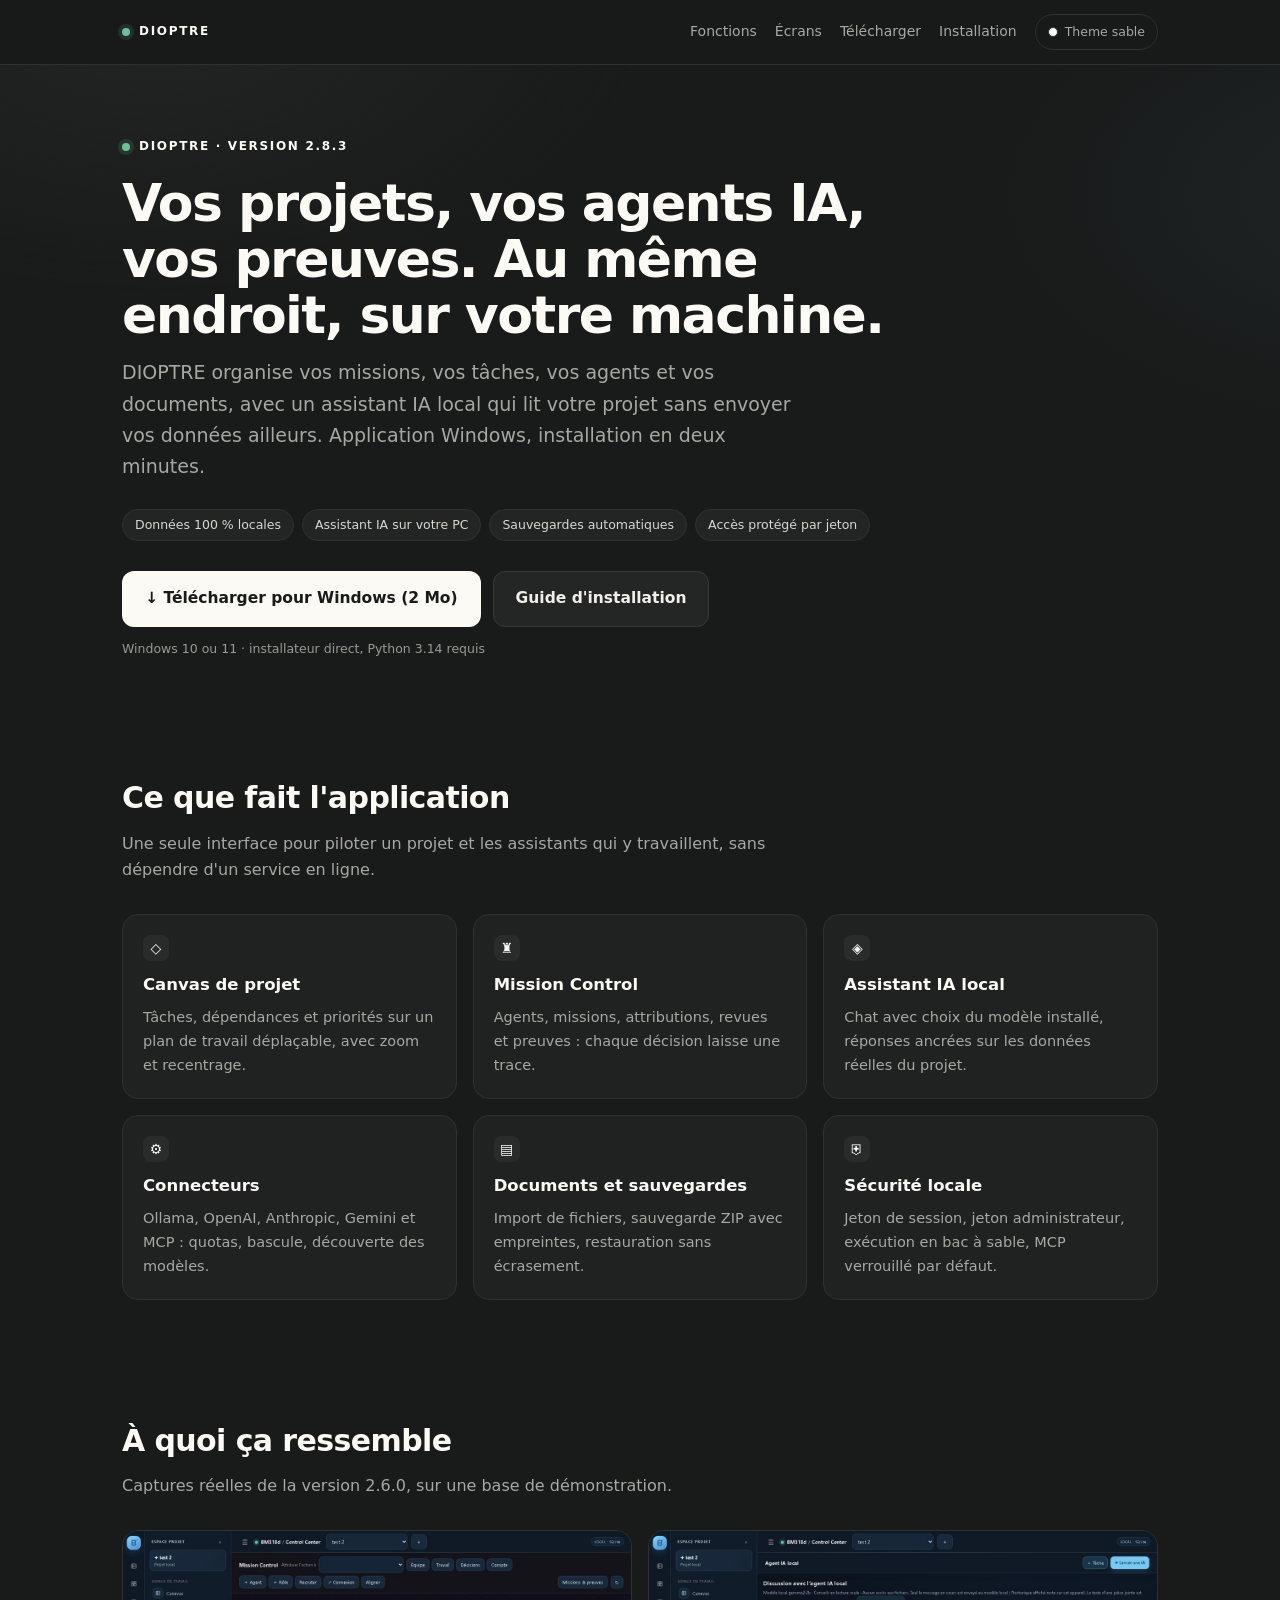
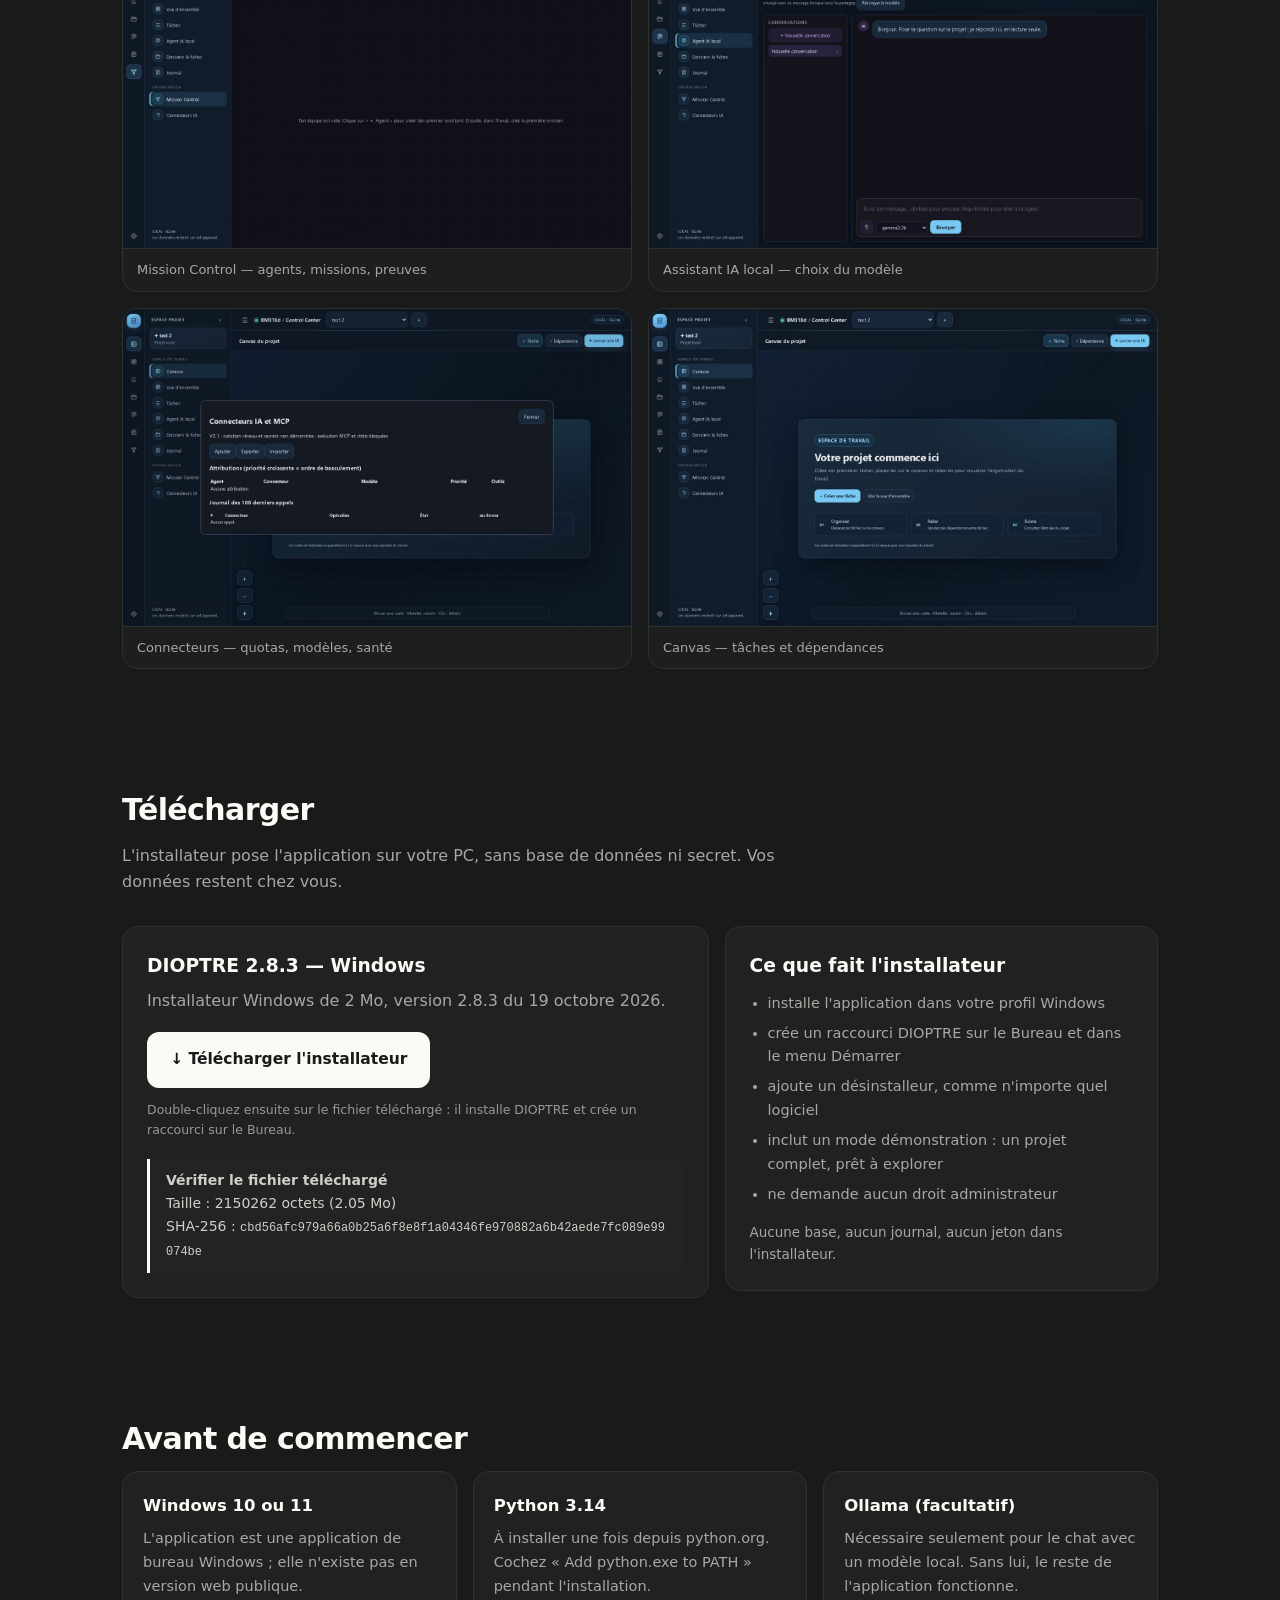
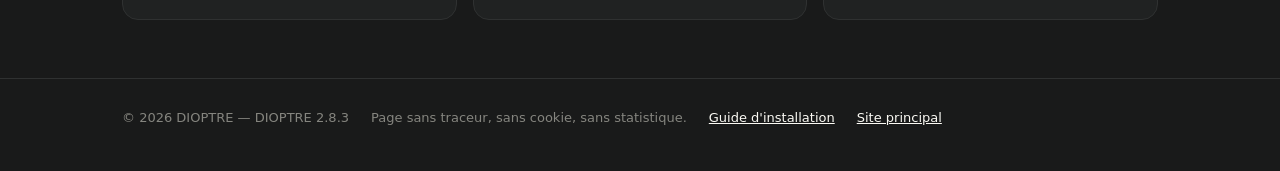
==== commit 94a4af47: "vitrine 2.8.3" ====
--- a/site/index.html
+++ b/site/index.html
@@ -132,7 +132,7 @@
 <main>
   <section class="hero">
     <div class="enveloppe">
-      <div class="marque"><span class="point" aria-hidden="true"></span> DIOPTRE · version 2.8.0</div>
+      <div class="marque"><span class="point" aria-hidden="true"></span> DIOPTRE · version 2.8.3</div>
       <h1>Vos projets, vos agents IA, vos preuves. Au même endroit, sur votre machine.</h1>
       <p class="accroche">
         DIOPTRE organise vos missions, vos tâches, vos agents et vos documents, avec un
@@ -146,7 +146,7 @@
         <li>Accès protégé par jeton</li>
       </ul>
       <div class="boutons">
-        <a class="btn btn-primaire" href="telechargements/DIOPTRE-Setup-2.8.0.exe" download="DIOPTRE-Setup-2.8.0.exe">
+        <a class="btn btn-primaire" href="telechargements/DIOPTRE-Setup-2.8.3.exe" download="DIOPTRE-Setup-2.8.3.exe">
           ↓ Télécharger pour Windows (2 Mo)
         </a>
         <a class="btn btn-secondaire" href="installation.html">Guide d'installation</a>
@@ -189,14 +189,14 @@
       <p class="intro">L'installateur pose l'application sur votre PC, sans base de données ni secret. Vos données restent chez vous.</p>
       <div class="deux">
         <div class="bloc">
-          <h3 style="margin:0 0 6px">DIOPTRE 2.8.0 — Windows</h3>
-          <p style="color:var(--doux); margin:0 0 18px">Installateur Windows de 2 Mo, version 2.8.0 du 19 octobre 2026.</p>
-          <a class="btn btn-primaire" href="telechargements/DIOPTRE-Setup-2.8.0.exe" download="DIOPTRE-Setup-2.8.0.exe">↓ Télécharger l'installateur</a>
+          <h3 style="margin:0 0 6px">DIOPTRE 2.8.3 — Windows</h3>
+          <p style="color:var(--doux); margin:0 0 18px">Installateur Windows de 2 Mo, version 2.8.3 du 19 octobre 2026.</p>
+          <a class="btn btn-primaire" href="telechargements/DIOPTRE-Setup-2.8.3.exe" download="DIOPTRE-Setup-2.8.3.exe">↓ Télécharger l'installateur</a>
           <span class="sous-bouton">Double-cliquez ensuite sur le fichier téléchargé : il installe DIOPTRE et crée un raccourci sur le Bureau.</span>
           <div class="note" style="margin-top:18px">
             <strong>Vérifier le fichier téléchargé</strong><br>
-            Taille : 2148479 octets (2.05 Mo)<br>
-            SHA-256 : <span style="font-family:Consolas,monospace;font-size:12px;word-break:break-all">8ec2b52be6b39946e375878ac4c66124b794e43216adc30d177024e677a1a009</span>
+            Taille : 2150262 octets (2.05 Mo)<br>
+            SHA-256 : <span style="font-family:Consolas,monospace;font-size:12px;word-break:break-all">cbd56afc979a66a0b25a6f8e8f1a04346fe970882a6b42aede7fc089e99074be</span>
           </div>
 
         </div>
@@ -229,7 +229,7 @@
 
 <footer>
   <div class="enveloppe">
-    <span>© 2026 DIOPTRE — DIOPTRE 2.8.0</span>
+    <span>© 2026 DIOPTRE — DIOPTRE 2.8.3</span>
     <span>Page sans traceur, sans cookie, sans statistique.</span>
     <a href="installation.html">Guide d'installation</a>
     <a href="https://socle-construction.be">Site principal</a>
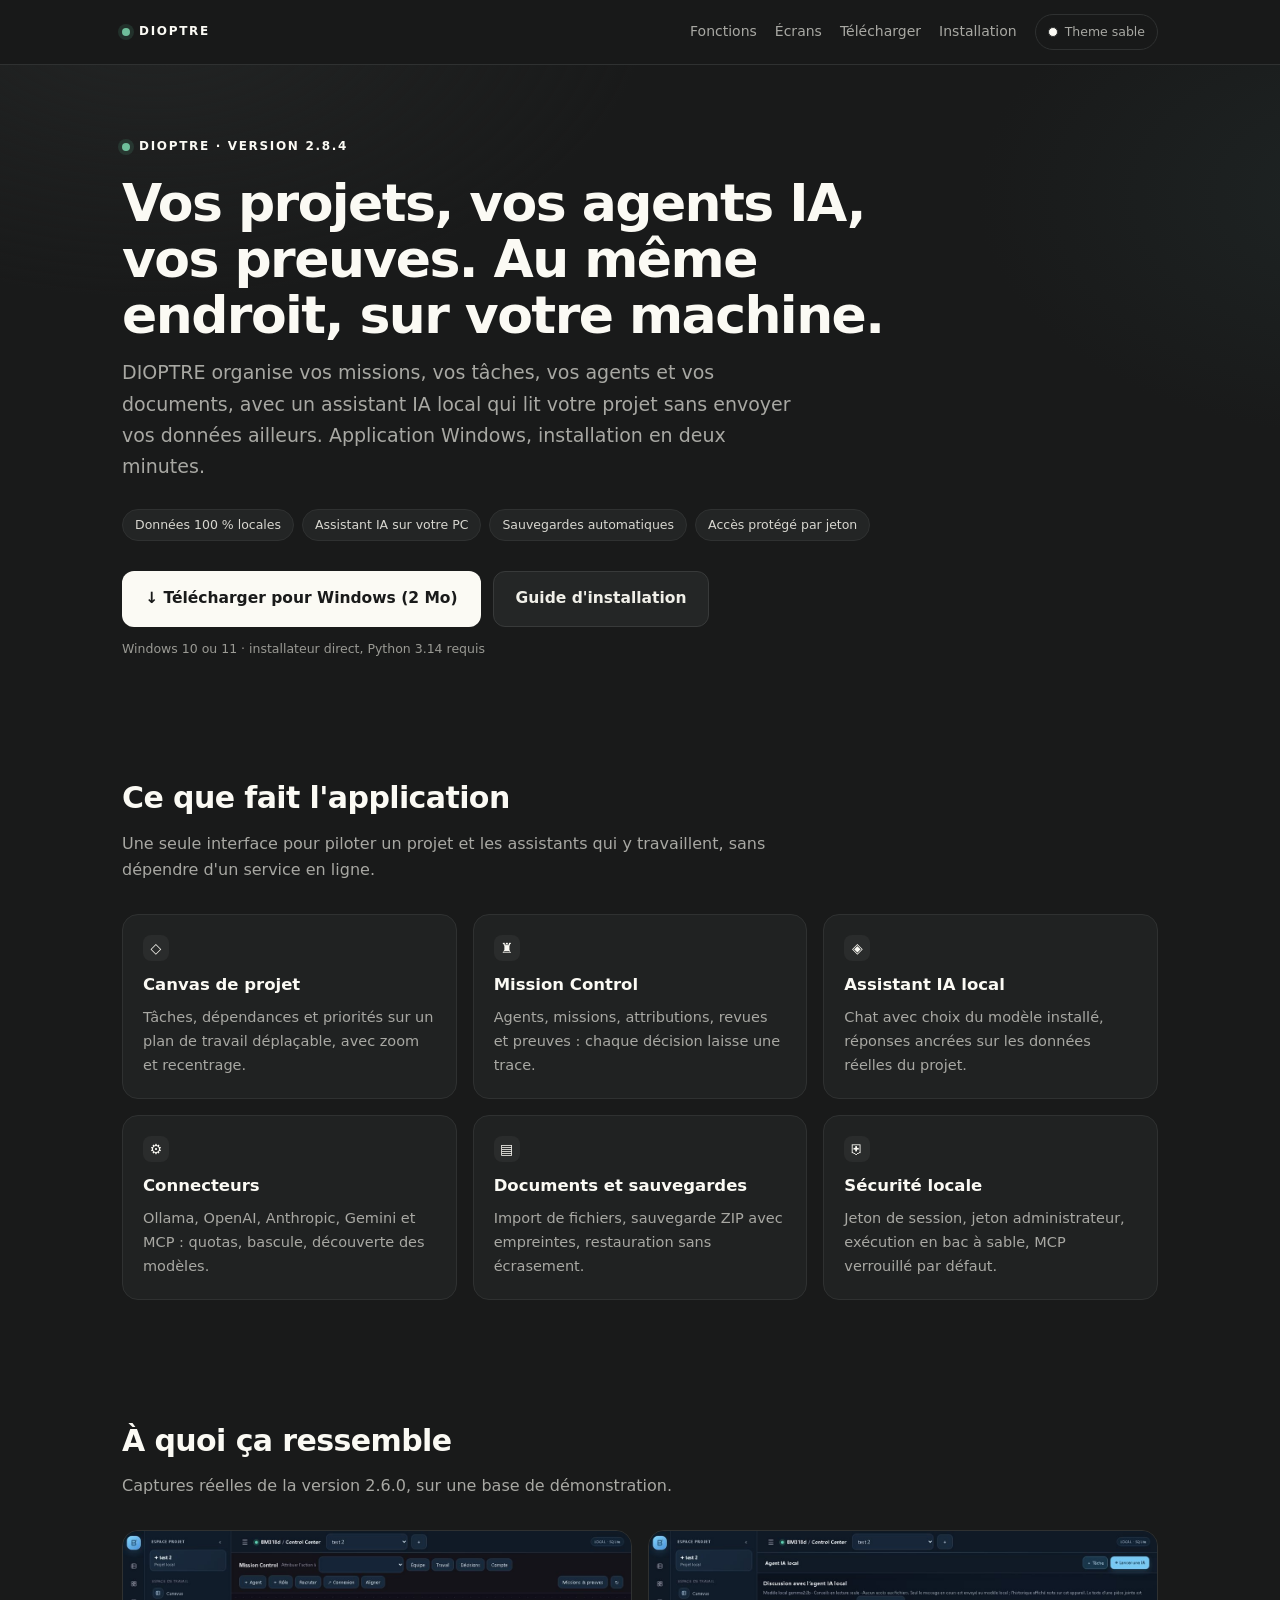
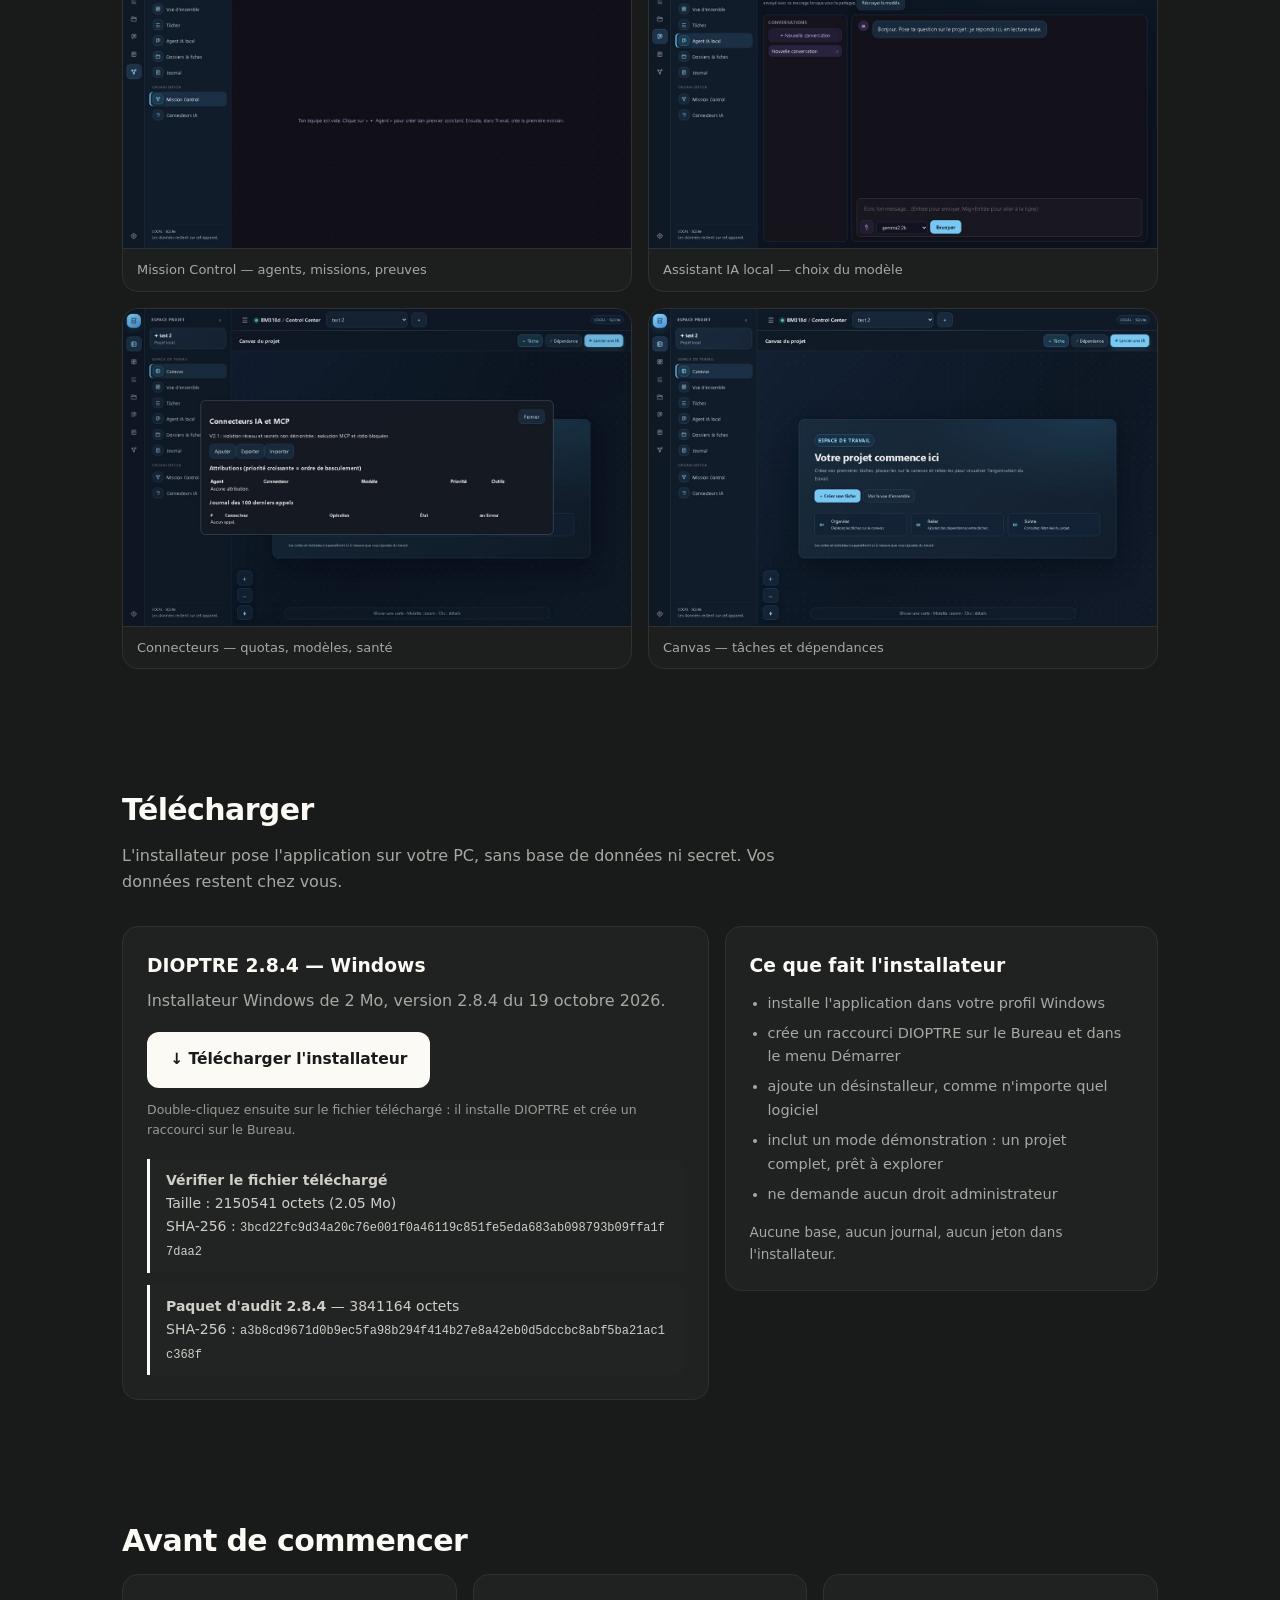
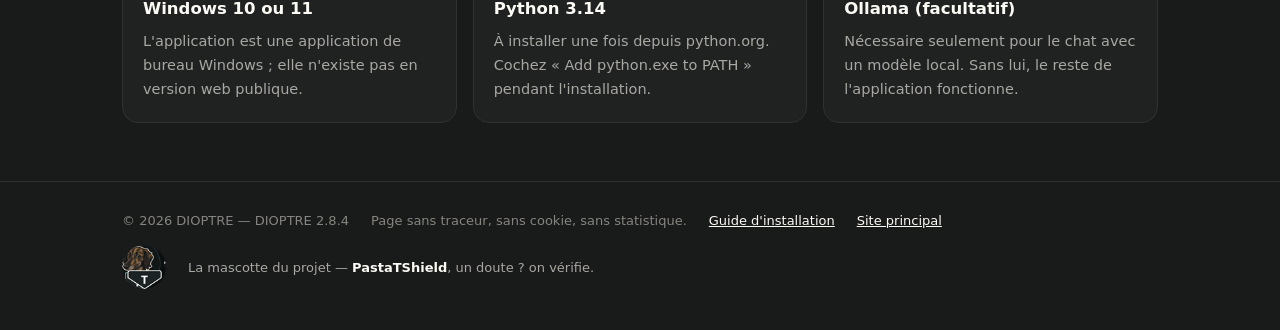
==== commit 7140db42: "vitrine : mascotte PastaTShield dans le pied de page" ====
--- a/site/index.html
+++ b/site/index.html
@@ -98,6 +98,10 @@
   footer{border-top:1px solid var(--bord); padding:28px 0 44px; color:var(--pied); font-size:13px}
   footer .enveloppe{display:flex; flex-wrap:wrap; gap:10px 22px; align-items:center}
 
+.mascotte{display:flex;align-items:center;gap:12px;margin-top:14px;font-size:13px;color:var(--doux)}
+.mascotte img{width:44px;height:44px;border-radius:50%;flex:none}
+.mascotte strong{color:var(--texte)}
+
   @media (max-width:900px){
     .grille{grid-template-columns:repeat(2,1fr)}
     .deux{grid-template-columns:1fr}
@@ -132,7 +136,7 @@
 <main>
   <section class="hero">
     <div class="enveloppe">
-      <div class="marque"><span class="point" aria-hidden="true"></span> DIOPTRE · version 2.8.3</div>
+      <div class="marque"><span class="point" aria-hidden="true"></span> DIOPTRE · version 2.8.4</div>
       <h1>Vos projets, vos agents IA, vos preuves. Au même endroit, sur votre machine.</h1>
       <p class="accroche">
         DIOPTRE organise vos missions, vos tâches, vos agents et vos documents, avec un
@@ -146,7 +150,7 @@
         <li>Accès protégé par jeton</li>
       </ul>
       <div class="boutons">
-        <a class="btn btn-primaire" href="telechargements/DIOPTRE-Setup-2.8.3.exe" download="DIOPTRE-Setup-2.8.3.exe">
+        <a class="btn btn-primaire" href="telechargements/DIOPTRE-Setup-2.8.4.exe" download="DIOPTRE-Setup-2.8.4.exe">
           ↓ Télécharger pour Windows (2 Mo)
         </a>
         <a class="btn btn-secondaire" href="installation.html">Guide d'installation</a>
@@ -189,14 +193,18 @@
       <p class="intro">L'installateur pose l'application sur votre PC, sans base de données ni secret. Vos données restent chez vous.</p>
       <div class="deux">
         <div class="bloc">
-          <h3 style="margin:0 0 6px">DIOPTRE 2.8.3 — Windows</h3>
-          <p style="color:var(--doux); margin:0 0 18px">Installateur Windows de 2 Mo, version 2.8.3 du 19 octobre 2026.</p>
-          <a class="btn btn-primaire" href="telechargements/DIOPTRE-Setup-2.8.3.exe" download="DIOPTRE-Setup-2.8.3.exe">↓ Télécharger l'installateur</a>
+          <h3 style="margin:0 0 6px">DIOPTRE 2.8.4 — Windows</h3>
+          <p style="color:var(--doux); margin:0 0 18px">Installateur Windows de 2 Mo, version 2.8.4 du 19 octobre 2026.</p>
+          <a class="btn btn-primaire" href="telechargements/DIOPTRE-Setup-2.8.4.exe" download="DIOPTRE-Setup-2.8.4.exe">↓ Télécharger l'installateur</a>
           <span class="sous-bouton">Double-cliquez ensuite sur le fichier téléchargé : il installe DIOPTRE et crée un raccourci sur le Bureau.</span>
           <div class="note" style="margin-top:18px">
             <strong>Vérifier le fichier téléchargé</strong><br>
-            Taille : 2150262 octets (2.05 Mo)<br>
-            SHA-256 : <span style="font-family:Consolas,monospace;font-size:12px;word-break:break-all">cbd56afc979a66a0b25a6f8e8f1a04346fe970882a6b42aede7fc089e99074be</span>
+            Taille : 2150541 octets (2.05 Mo)<br>
+            SHA-256 : <span style="font-family:Consolas,monospace;font-size:12px;word-break:break-all">3bcd22fc9d34a20c76e001f0a46119c851fe5eda683ab098793b09ffa1f7daa2</span>
+          </div>
+          <div class="note" style="margin-top:12px">
+            <strong>Paquet d'audit 2.8.4</strong> — 3841164 octets<br>
+            SHA-256 : <span style="font-family:Consolas,monospace;font-size:12px;word-break:break-all">a3b8cd9671d0b9ec5fa98b294f414b27e8a42eb0d5dccbc8abf5ba21ac1c368f</span>
           </div>
 
         </div>
@@ -229,10 +237,14 @@
 
 <footer>
   <div class="enveloppe">
-    <span>© 2026 DIOPTRE — DIOPTRE 2.8.3</span>
+    <span>© 2026 DIOPTRE — DIOPTRE 2.8.4</span>
     <span>Page sans traceur, sans cookie, sans statistique.</span>
     <a href="installation.html">Guide d'installation</a>
     <a href="https://socle-construction.be">Site principal</a>
+  </div>
+  <div class="enveloppe mascotte">
+    <img src="assets/mascotte-pastat-64.png" alt="Mascotte PastaTShield" width="44" height="44" loading="lazy">
+    <span>La mascotte du projet — <strong>PastaTShield</strong>, un doute ? on vérifie.</span>
   </div>
 </footer>
 
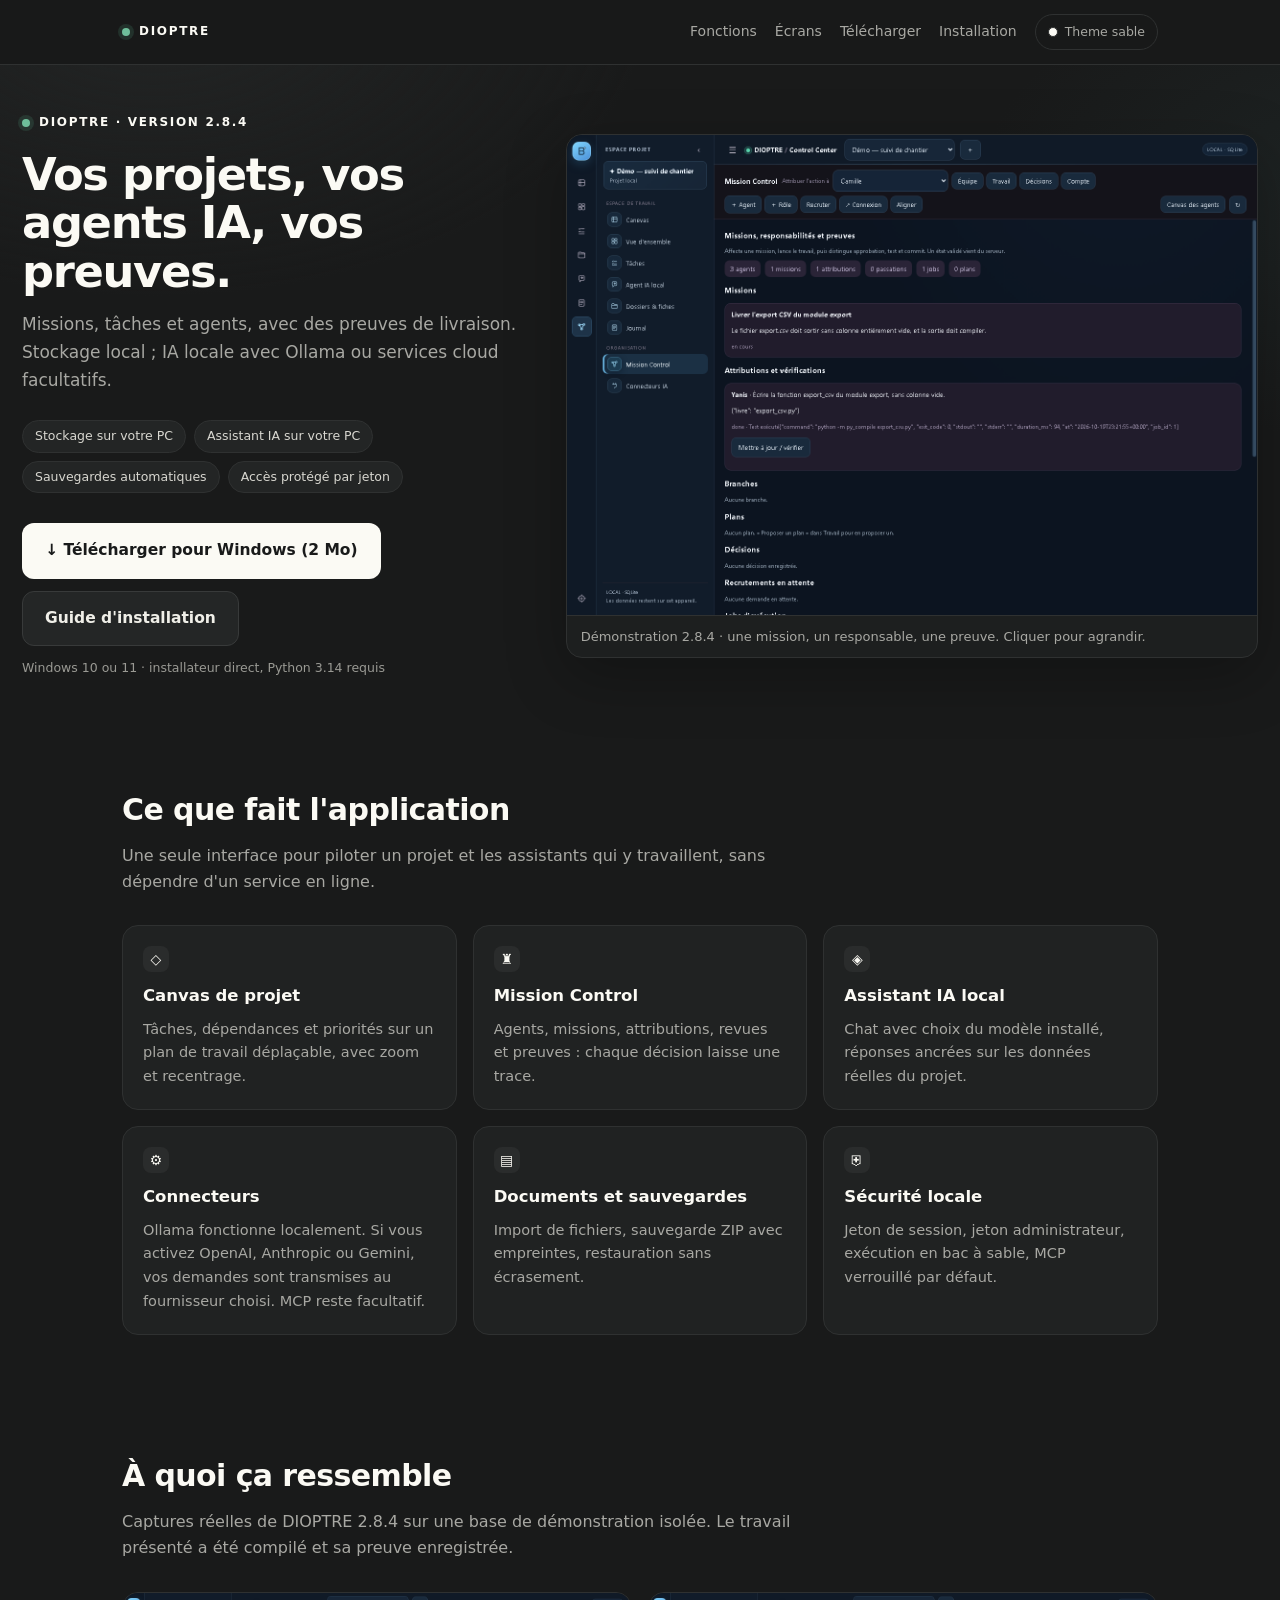
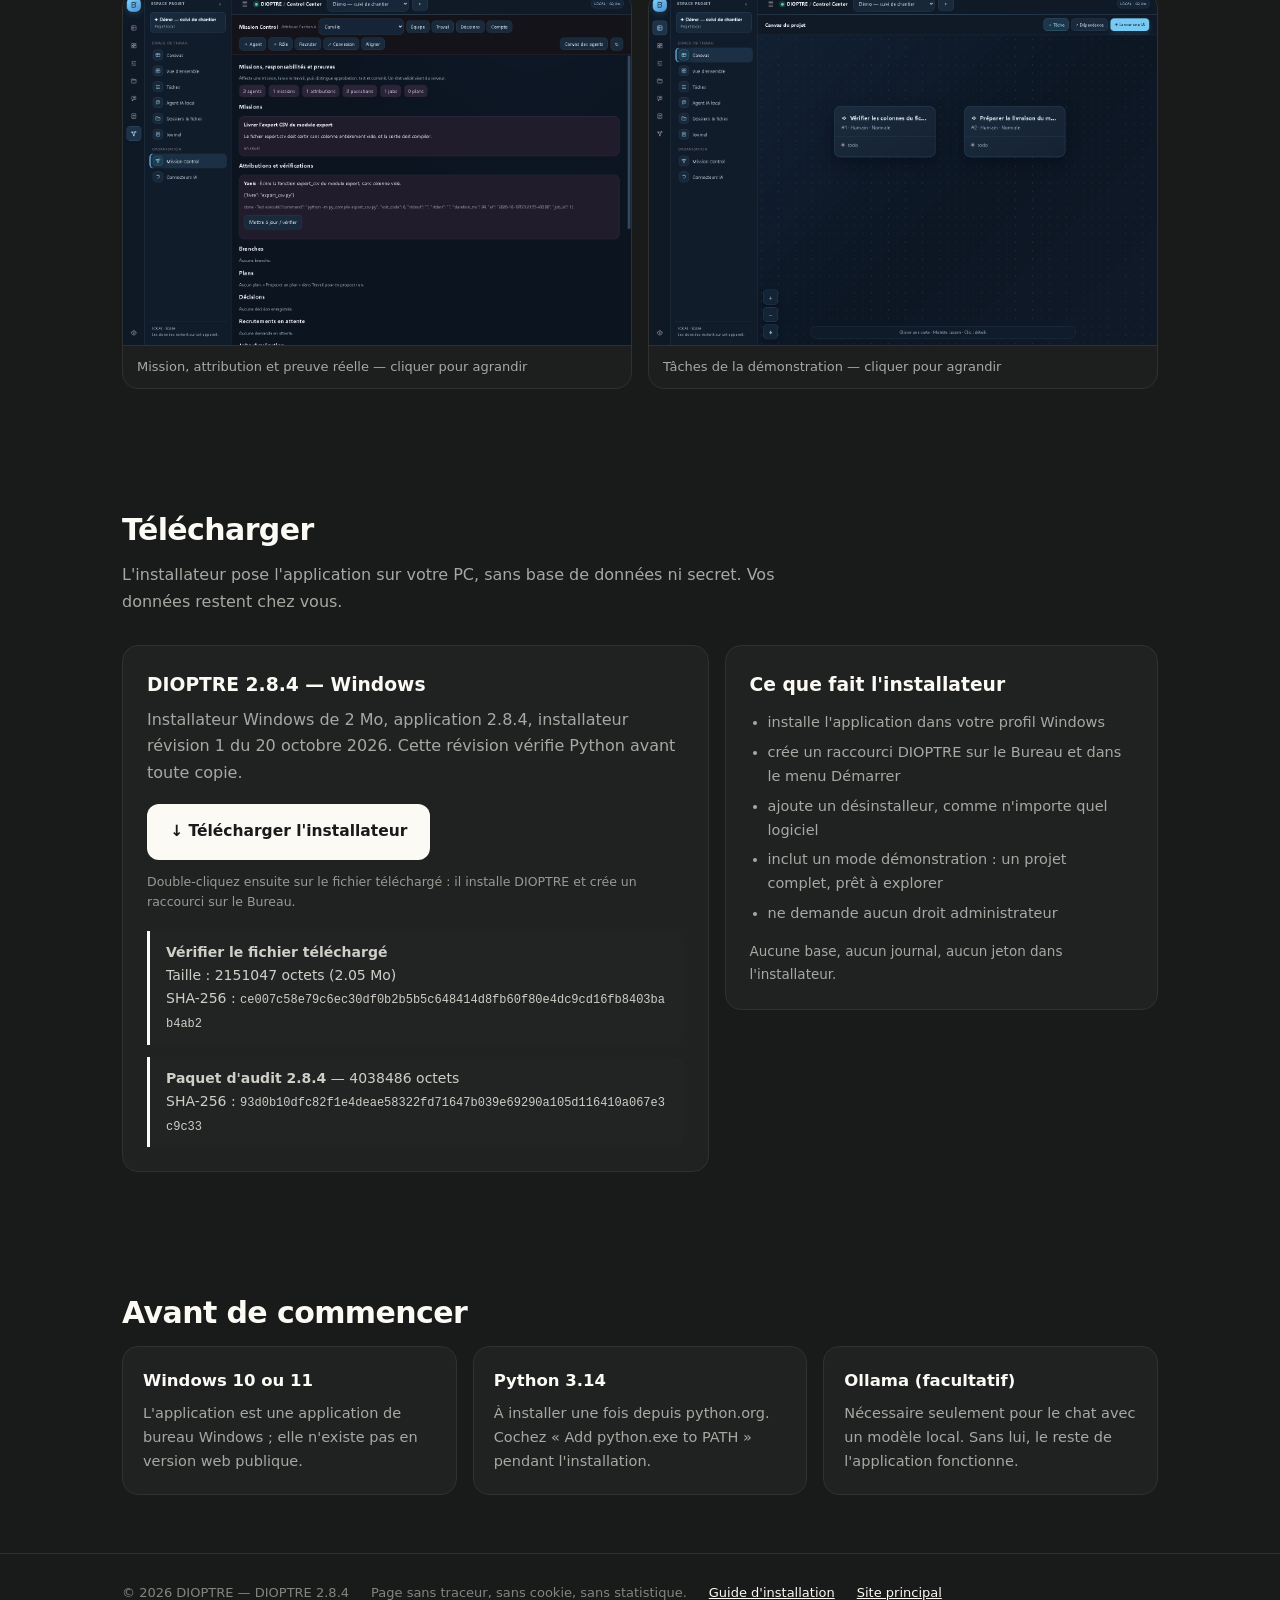
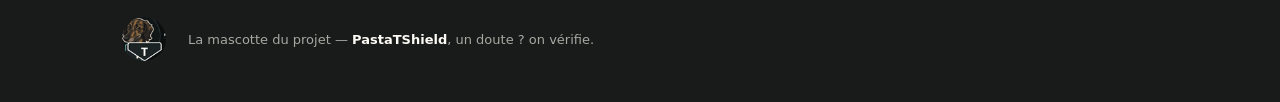
==== commit f4df4013: "Corrige la vitrine et verifie Python avant installation" ====
--- a/site/index.html
+++ b/site/index.html
@@ -11,7 +11,7 @@
 <meta property="og:url" content="https://dioptre.socle-construction.be/">
 <meta property="og:title" content="DIOPTRE — vos projets, vos agents IA, vos preuves">
 <meta property="og:description" content="Logiciel Windows de gestion de projets et d'agents IA : missions, taches, documents et preuves. Donnees locales. Installateur gratuit.">
-<meta property="og:image" content="https://dioptre.socle-construction.be/assets/02-mission-control.jpg">
+<meta property="og:image" content="https://dioptre.socle-construction.be/assets/demo-mission-284.png">
 <meta name="twitter:card" content="summary_large_image">
 <link rel="icon" href="data:image/svg+xml,<svg xmlns='http://www.w3.org/2000/svg' viewBox='0 0 32 32'><rect width='32' height='32' rx='8' fill='%2315131f'/><circle cx='16' cy='16' r='6' fill='%23b59af6'/></svg>">
 <style>
@@ -109,11 +109,25 @@
   @media (max-width:600px){
     .hero{padding:44px 0 36px}
     header nav{gap:10px}
-    header nav a:not(.bascule){display:none}
+    header .enveloppe{height:auto;min-height:64px;flex-wrap:wrap;padding-top:12px;padding-bottom:12px}
+    header nav{width:100%;margin-left:0;flex-wrap:wrap;gap:4px 8px}
+    header nav a{padding:8px 6px;min-height:40px}
+    header nav .bascule{margin-left:auto}
+    html{scroll-padding-top:140px}
     .grille,.ecrans{grid-template-columns:1fr}
     .btn{width:100%; justify-content:center}
     section{padding:40px 0}
   }
+
+  .hero .enveloppe{max-width:1320px;display:grid;grid-template-columns:minmax(0,.85fr) minmax(0,1.15fr);align-items:center;gap:32px}
+  .hero{padding:48px 0}
+  .hero h1{font-size:clamp(32px,3.5vw,46px)}
+  .hero p.accroche{font-size:17px}
+  .hero-preview{box-shadow:0 18px 60px #0004}
+  figure a{display:block;cursor:zoom-in}
+  a:focus-visible,button:focus-visible{outline:3px solid var(--vert);outline-offset:4px}
+  @media(max-width:900px){.hero .enveloppe{grid-template-columns:1fr;gap:18px}.hero-copy{display:contents}.hero-copy>.marque{order:1}.hero-copy>h1{order:2;margin:0}.hero-copy>.accroche{order:3;margin:0}.hero-preview{order:4;max-width:760px}.hero-copy>.pastilles{order:5;margin:0}.hero-copy>.boutons{order:6}.hero-copy>.sous-bouton{order:7;margin:0}}
+  @media(prefers-reduced-motion:reduce){html{scroll-behavior:auto}}
 </style>
 </head>
 <body>
@@ -121,7 +135,7 @@
 <header>
   <div class="enveloppe">
     <div class="marque"><span class="point" aria-hidden="true"></span> DIOPTRE</div>
-    <nav>
+    <nav aria-label="Navigation principale">
       <a href="#fonctions">Fonctions</a>
       <a href="#ecrans">Écrans</a>
       <a href="#telecharger">Télécharger</a>
@@ -136,26 +150,25 @@
 <main>
   <section class="hero">
     <div class="enveloppe">
+      <div class="hero-copy">
       <div class="marque"><span class="point" aria-hidden="true"></span> DIOPTRE · version 2.8.4</div>
-      <h1>Vos projets, vos agents IA, vos preuves. Au même endroit, sur votre machine.</h1>
-      <p class="accroche">
-        DIOPTRE organise vos missions, vos tâches, vos agents et vos documents, avec un
-        assistant IA local qui lit votre projet sans envoyer vos données ailleurs.
-        Application Windows, installation en deux minutes.
-      </p>
+      <h1>Vos projets, vos agents IA, vos preuves.</h1>
+      <p class="accroche">Missions, tâches et agents, avec des preuves de livraison. Stockage local ; IA locale avec Ollama ou services cloud facultatifs.</p>
       <ul class="pastilles">
-        <li>Données 100 % locales</li>
+        <li>Stockage sur votre PC</li>
         <li>Assistant IA sur votre PC</li>
         <li>Sauvegardes automatiques</li>
         <li>Accès protégé par jeton</li>
       </ul>
       <div class="boutons">
-        <a class="btn btn-primaire" href="telechargements/DIOPTRE-Setup-2.8.4.exe" download="DIOPTRE-Setup-2.8.4.exe">
+        <a class="btn btn-primaire" href="https://dioptre.socle-construction.be/telechargements/DIOPTRE-Setup-2.8.4-r1.exe" download="DIOPTRE-Setup-2.8.4-r1.exe">
           ↓ Télécharger pour Windows (2 Mo)
         </a>
         <a class="btn btn-secondaire" href="installation.html">Guide d'installation</a>
       </div>
       <span class="sous-bouton">Windows 10 ou 11 · installateur direct, Python 3.14 requis</span>
+      </div>
+      <figure class="hero-preview"><a href="assets/demo-mission-284.png"><img src="assets/demo-mission-284.png" width="1440" height="1000" fetchpriority="high" alt="DIOPTRE 2.8.4 : mission en cours, travail attribué à Yanis et preuve du test exécuté"></a><figcaption>Démonstration 2.8.4 · une mission, un responsable, une preuve. Cliquer pour agrandir.</figcaption></figure>
     </div>
   </section>
 
@@ -167,7 +180,7 @@
         <div class="carte"><span class="puce">◇</span><h3>Canvas de projet</h3><p>Tâches, dépendances et priorités sur un plan de travail déplaçable, avec zoom et recentrage.</p></div>
         <div class="carte"><span class="puce">♜</span><h3>Mission Control</h3><p>Agents, missions, attributions, revues et preuves : chaque décision laisse une trace.</p></div>
         <div class="carte"><span class="puce">◈</span><h3>Assistant IA local</h3><p>Chat avec choix du modèle installé, réponses ancrées sur les données réelles du projet.</p></div>
-        <div class="carte"><span class="puce">⚙</span><h3>Connecteurs</h3><p>Ollama, OpenAI, Anthropic, Gemini et MCP : quotas, bascule, découverte des modèles.</p></div>
+        <div class="carte"><span class="puce">⚙</span><h3>Connecteurs</h3><p>Ollama fonctionne localement. Si vous activez OpenAI, Anthropic ou Gemini, vos demandes sont transmises au fournisseur choisi. MCP reste facultatif.</p></div>
         <div class="carte"><span class="puce">▤</span><h3>Documents et sauvegardes</h3><p>Import de fichiers, sauvegarde ZIP avec empreintes, restauration sans écrasement.</p></div>
         <div class="carte"><span class="puce">⛨</span><h3>Sécurité locale</h3><p>Jeton de session, jeton administrateur, exécution en bac à sable, MCP verrouillé par défaut.</p></div>
       </div>
@@ -177,12 +190,10 @@
   <section id="ecrans">
     <div class="enveloppe">
       <h2>À quoi ça ressemble</h2>
-      <p class="intro">Captures réelles de la version 2.6.0, sur une base de démonstration.</p>
+      <p class="intro">Captures réelles de DIOPTRE 2.8.4 sur une base de démonstration isolée. Le travail présenté a été compilé et sa preuve enregistrée.</p>
       <div class="ecrans">
-        <figure><img src="[data-uri]" alt="Mission Control : agents, missions et preuves" loading="lazy"><figcaption>Mission Control — agents, missions, preuves</figcaption></figure>
-        <figure><img src="[data-uri]" alt="Chat avec l'assistant IA local" loading="lazy"><figcaption>Assistant IA local — choix du modèle</figcaption></figure>
-        <figure><img src="[data-uri]" alt="Gestionnaire de connecteurs IA et MCP" loading="lazy"><figcaption>Connecteurs — quotas, modèles, santé</figcaption></figure>
-        <figure><img src="[data-uri]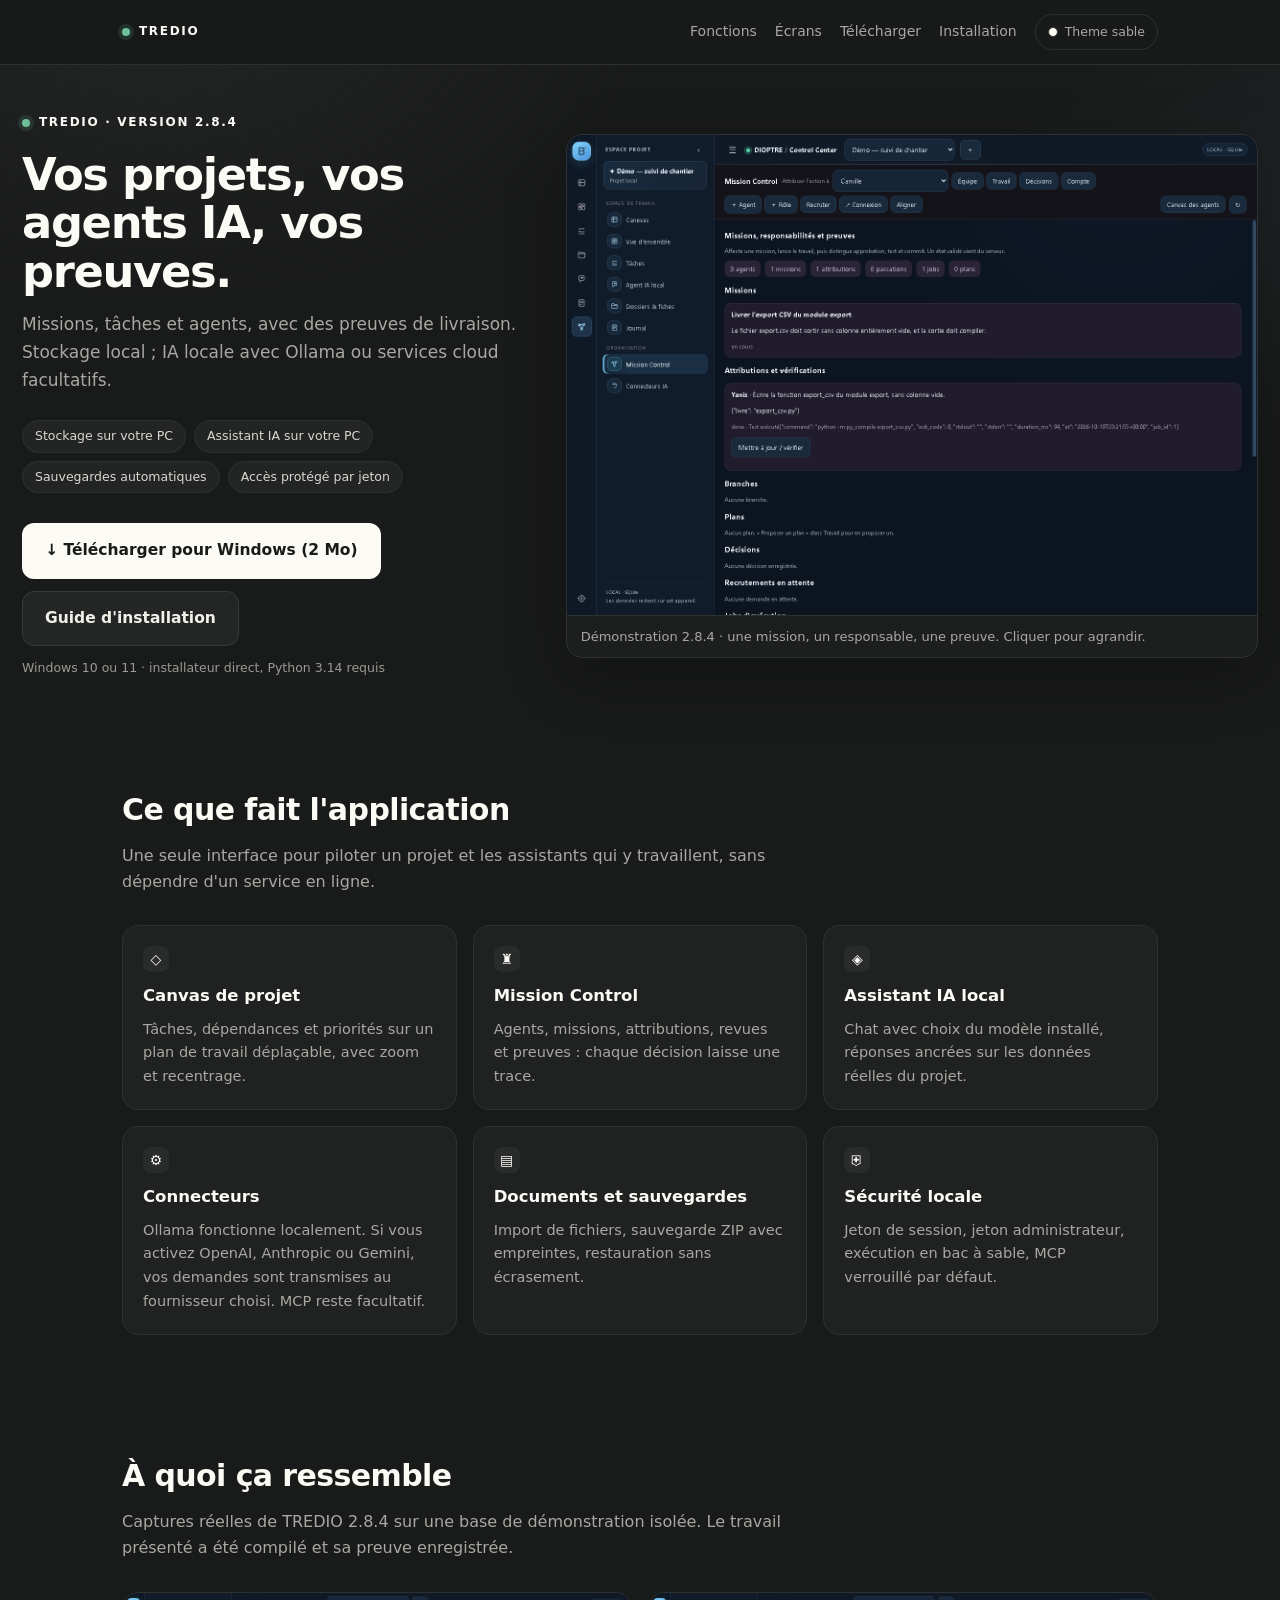
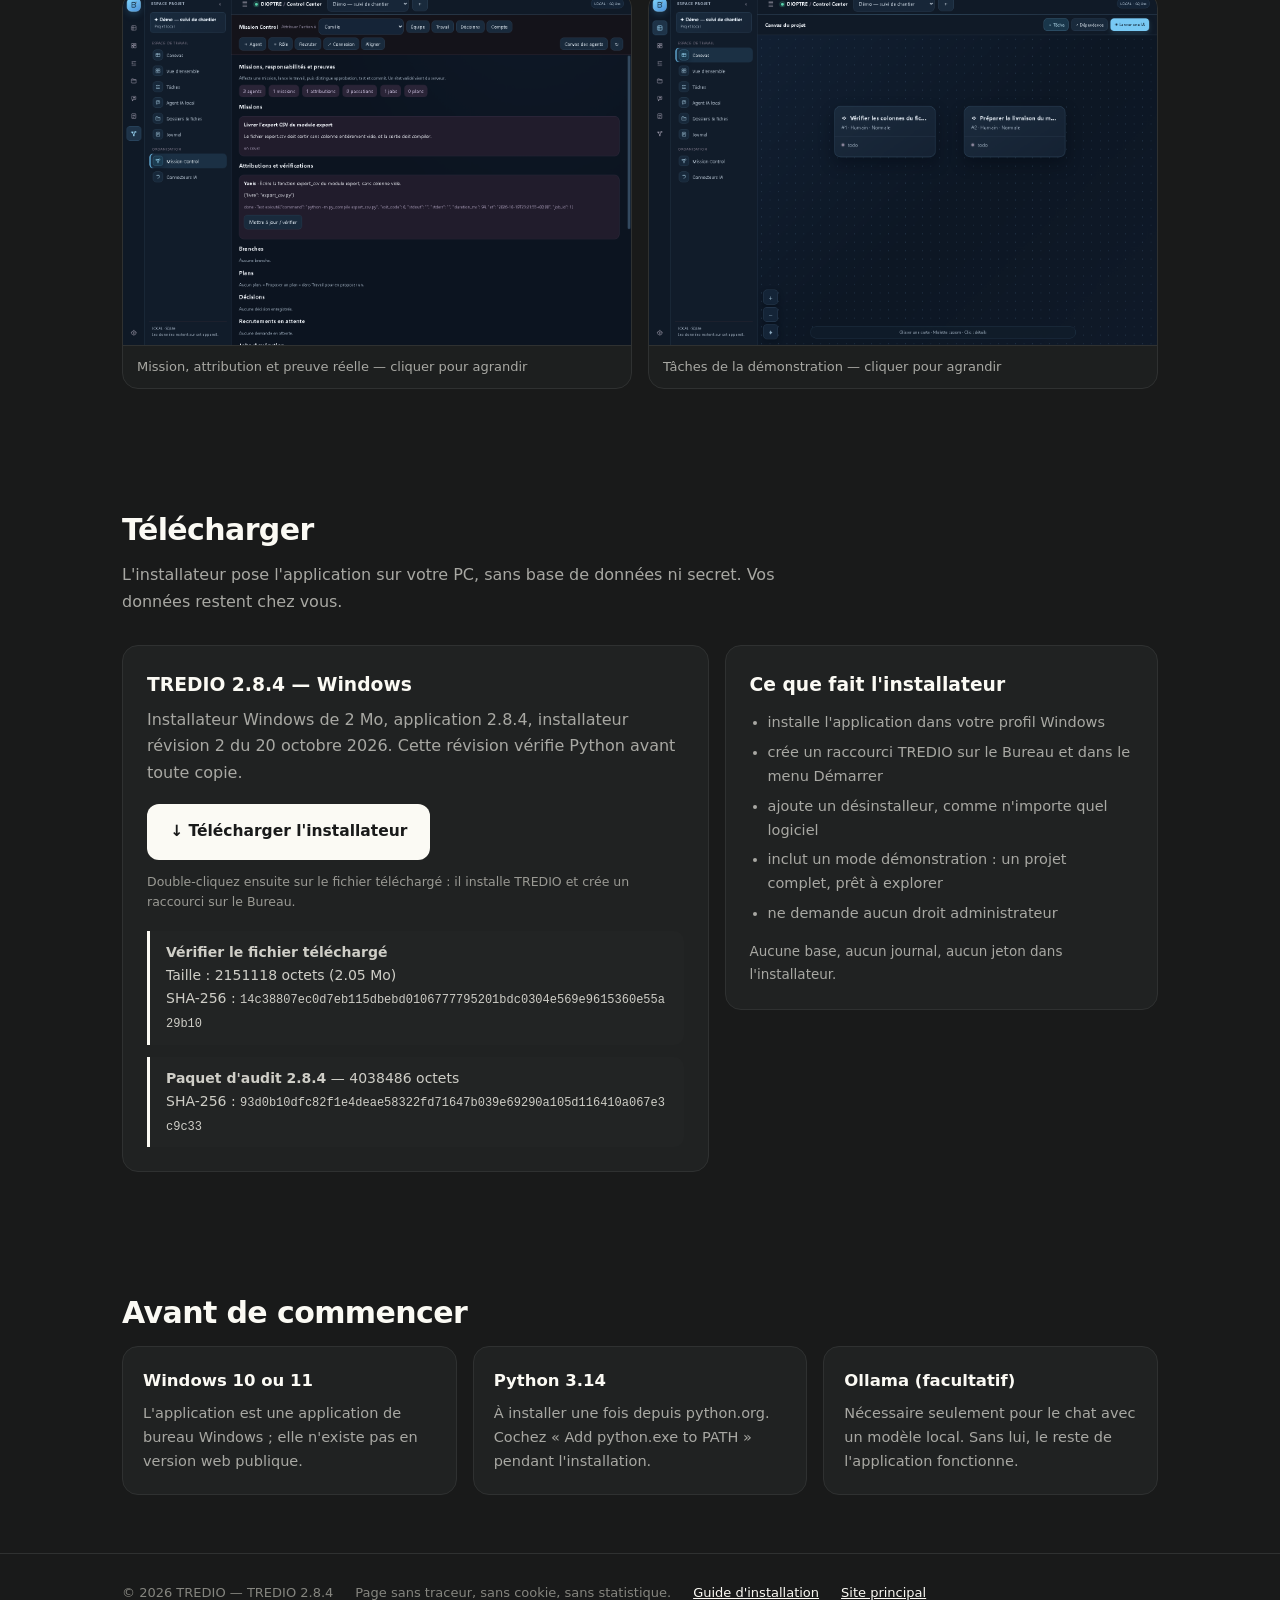
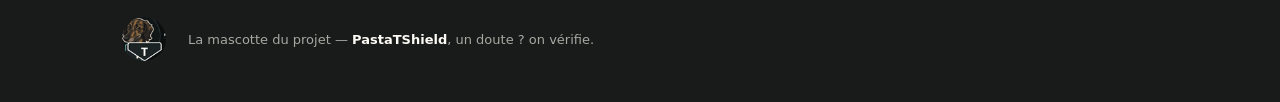
==== commit 7aaa8db5: "Renomme la marque en TREDIO et fiabilise la restauration" ====
--- a/site/index.html
+++ b/site/index.html
@@ -3,13 +3,13 @@
 <head>
 <meta charset="utf-8">
 <meta name="viewport" content="width=device-width, initial-scale=1">
-<title>DIOPTRE — application de gestion de projets assistée par IA</title>
-<meta name="description" content="DIOPTRE : missions, agents IA, tâches, documents et preuves. Application Windows, données locales, téléchargement gratuit.">
+<title>TREDIO — application de gestion de projets assistée par IA</title>
+<meta name="description" content="TREDIO : missions, agents IA, tâches, documents et preuves. Application Windows, données locales, téléchargement gratuit.">
 <link rel="canonical" href="https://dioptre.socle-construction.be/">
 <meta property="og:type" content="website">
-<meta property="og:site_name" content="DIOPTRE">
+<meta property="og:site_name" content="TREDIO">
 <meta property="og:url" content="https://dioptre.socle-construction.be/">
-<meta property="og:title" content="DIOPTRE — vos projets, vos agents IA, vos preuves">
+<meta property="og:title" content="TREDIO — vos projets, vos agents IA, vos preuves">
 <meta property="og:description" content="Logiciel Windows de gestion de projets et d'agents IA : missions, taches, documents et preuves. Donnees locales. Installateur gratuit.">
 <meta property="og:image" content="https://dioptre.socle-construction.be/assets/demo-mission-284.png">
 <meta name="twitter:card" content="summary_large_image">
@@ -134,7 +134,7 @@
 
 <header>
   <div class="enveloppe">
-    <div class="marque"><span class="point" aria-hidden="true"></span> DIOPTRE</div>
+    <div class="marque"><span class="point" aria-hidden="true"></span> TREDIO</div>
     <nav aria-label="Navigation principale">
       <a href="#fonctions">Fonctions</a>
       <a href="#ecrans">Écrans</a>
@@ -151,7 +151,7 @@
   <section class="hero">
     <div class="enveloppe">
       <div class="hero-copy">
-      <div class="marque"><span class="point" aria-hidden="true"></span> DIOPTRE · version 2.8.4</div>
+      <div class="marque"><span class="point" aria-hidden="true"></span> TREDIO · version 2.8.4</div>
       <h1>Vos projets, vos agents IA, vos preuves.</h1>
       <p class="accroche">Missions, tâches et agents, avec des preuves de livraison. Stockage local ; IA locale avec Ollama ou services cloud facultatifs.</p>
       <ul class="pastilles">
@@ -161,14 +161,14 @@
         <li>Accès protégé par jeton</li>
       </ul>
       <div class="boutons">
-        <a class="btn btn-primaire" href="https://dioptre.socle-construction.be/telechargements/DIOPTRE-Setup-2.8.4-r1.exe" download="DIOPTRE-Setup-2.8.4-r1.exe">
+        <a class="btn btn-primaire" href="https://dioptre.socle-construction.be/telechargements/TREDIO-Setup-2.8.4-r2.exe" download="TREDIO-Setup-2.8.4-r2.exe">
           ↓ Télécharger pour Windows (2 Mo)
         </a>
         <a class="btn btn-secondaire" href="installation.html">Guide d'installation</a>
       </div>
       <span class="sous-bouton">Windows 10 ou 11 · installateur direct, Python 3.14 requis</span>
       </div>
-      <figure class="hero-preview"><a href="assets/demo-mission-284.png"><img src="assets/demo-mission-284.png" width="1440" height="1000" fetchpriority="high" alt="DIOPTRE 2.8.4 : mission en cours, travail attribué à Yanis et preuve du test exécuté"></a><figcaption>Démonstration 2.8.4 · une mission, un responsable, une preuve. Cliquer pour agrandir.</figcaption></figure>
+      <figure class="hero-preview"><a href="assets/demo-mission-284.png"><img src="assets/demo-mission-284.png" width="1440" height="1000" fetchpriority="high" alt="TREDIO 2.8.4 : mission en cours, travail attribué à Yanis et preuve du test exécuté"></a><figcaption>Démonstration 2.8.4 · une mission, un responsable, une preuve. Cliquer pour agrandir.</figcaption></figure>
     </div>
   </section>
 
@@ -190,7 +190,7 @@
   <section id="ecrans">
     <div class="enveloppe">
       <h2>À quoi ça ressemble</h2>
-      <p class="intro">Captures réelles de DIOPTRE 2.8.4 sur une base de démonstration isolée. Le travail présenté a été compilé et sa preuve enregistrée.</p>
+      <p class="intro">Captures réelles de TREDIO 2.8.4 sur une base de démonstration isolée. Le travail présenté a été compilé et sa preuve enregistrée.</p>
       <div class="ecrans">
         <figure><a href="assets/demo-mission-284.png"><img src="assets/demo-mission-284.png" alt="Mission de démonstration avec travail de Yanis et preuve de compilation réussie" width="1440" height="1000" loading="lazy"></a><figcaption>Mission, attribution et preuve réelle — cliquer pour agrandir</figcaption></figure>
         <figure><a href="assets/demo-canvas-284.png"><img src="assets/demo-canvas-284.png" alt="Canevas du projet de démonstration avec deux tâches à réaliser" width="1440" height="1000" loading="lazy"></a><figcaption>Tâches de la démonstration — cliquer pour agrandir</figcaption></figure>
@@ -204,14 +204,14 @@
       <p class="intro">L'installateur pose l'application sur votre PC, sans base de données ni secret. Vos données restent chez vous.</p>
       <div class="deux">
         <div class="bloc">
-          <h3 style="margin:0 0 6px">DIOPTRE 2.8.4 — Windows</h3>
-          <p style="color:var(--doux); margin:0 0 18px">Installateur Windows de 2 Mo, application 2.8.4, installateur révision 1 du 20 octobre 2026. Cette révision vérifie Python avant toute copie.</p>
-          <a class="btn btn-primaire" href="https://dioptre.socle-construction.be/telechargements/DIOPTRE-Setup-2.8.4-r1.exe" download="DIOPTRE-Setup-2.8.4-r1.exe">↓ Télécharger l'installateur</a>
-          <span class="sous-bouton">Double-cliquez ensuite sur le fichier téléchargé : il installe DIOPTRE et crée un raccourci sur le Bureau.</span>
+          <h3 style="margin:0 0 6px">TREDIO 2.8.4 — Windows</h3>
+          <p style="color:var(--doux); margin:0 0 18px">Installateur Windows de 2 Mo, application 2.8.4, installateur révision 2 du 20 octobre 2026. Cette révision vérifie Python avant toute copie.</p>
+          <a class="btn btn-primaire" href="https://dioptre.socle-construction.be/telechargements/TREDIO-Setup-2.8.4-r2.exe" download="TREDIO-Setup-2.8.4-r2.exe">↓ Télécharger l'installateur</a>
+          <span class="sous-bouton">Double-cliquez ensuite sur le fichier téléchargé : il installe TREDIO et crée un raccourci sur le Bureau.</span>
           <div class="note" style="margin-top:18px">
             <strong>Vérifier le fichier téléchargé</strong><br>
-            Taille : 2151047 octets (2.05 Mo)<br>
-            SHA-256 : <span style="font-family:Consolas,monospace;font-size:12px;word-break:break-all">ce007c58e79c6ec30df0b2b5b5c648414d8fb60f80e4dc9cd16fb8403bab4ab2</span>
+            Taille : 2151118 octets (2.05 Mo)<br>
+            SHA-256 : <span style="font-family:Consolas,monospace;font-size:12px;word-break:break-all">14c38807ec0d7eb115dbebd0106777795201bdc0304e569e9615360e55a29b10</span>
           </div>
           <div class="note" style="margin-top:12px">
             <strong>Paquet d'audit 2.8.4</strong> — 4038486 octets<br>
@@ -223,7 +223,7 @@
           <h3 style="margin:0 0 10px">Ce que fait l'installateur</h3>
           <ul>
             <li>installe l'application dans votre profil Windows</li>
-            <li>crée un raccourci DIOPTRE sur le Bureau et dans le menu Démarrer</li>
+            <li>crée un raccourci TREDIO sur le Bureau et dans le menu Démarrer</li>
             <li>ajoute un désinstalleur, comme n'importe quel logiciel</li>
             <li>inclut un mode démonstration : un projet complet, prêt à explorer</li>
             <li>ne demande aucun droit administrateur</li>
@@ -248,7 +248,7 @@
 
 <footer>
   <div class="enveloppe">
-    <span>© 2026 DIOPTRE — DIOPTRE 2.8.4</span>
+    <span>© 2026 TREDIO — TREDIO 2.8.4</span>
     <span>Page sans traceur, sans cookie, sans statistique.</span>
     <a href="installation.html">Guide d'installation</a>
     <a href="https://socle-construction.be">Site principal</a>
@@ -261,7 +261,7 @@
 
 <script>
 (function(){
-  var cle = 'dioptre-theme';
+  var cle = 'tredio-theme';
   var racine = document.documentElement;
   function lire(){ try { return localStorage.getItem(cle); } catch(e){ return null; } }
   function ecrire(v){ try { localStorage.setItem(cle, v); } catch(e){} }
